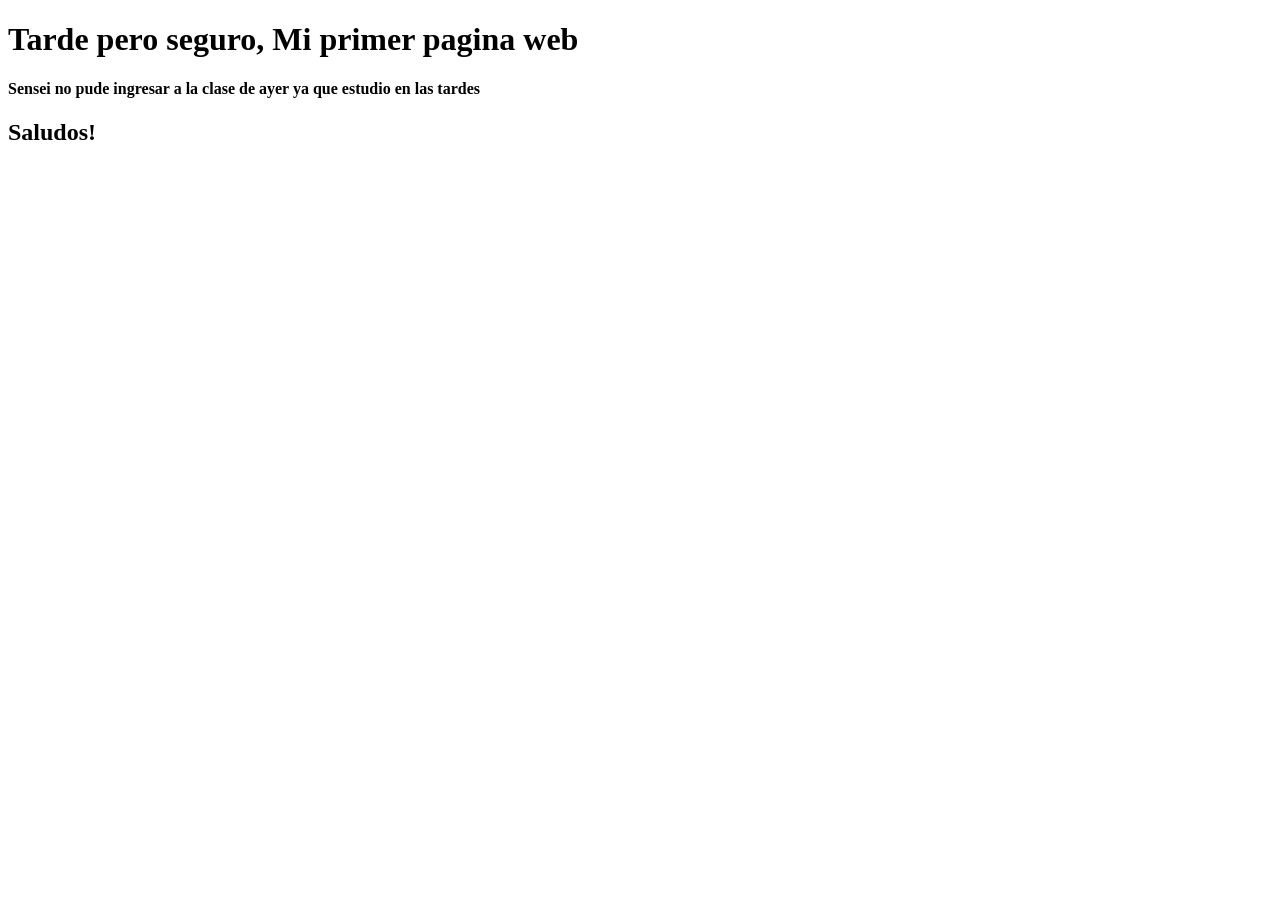
==== index.html @ 4f0597d7 "cuarto" ====
<!DOCTYPE html>
<html lang="es">
<head>
    <meta charset="UTF-8">
    <meta name="viewport" content="width=device-width, initial-scale=1.0">
    <title>RETO 1</title>
</head>
<body>
    <h1>Tarde pero seguro, Mi primer pagina web</h1>
    <h4>Sensei no pude ingresar a la clase de ayer ya que estudio en las tardes</h4>
    <h2>Saludos!</h2>
</body>
</html>
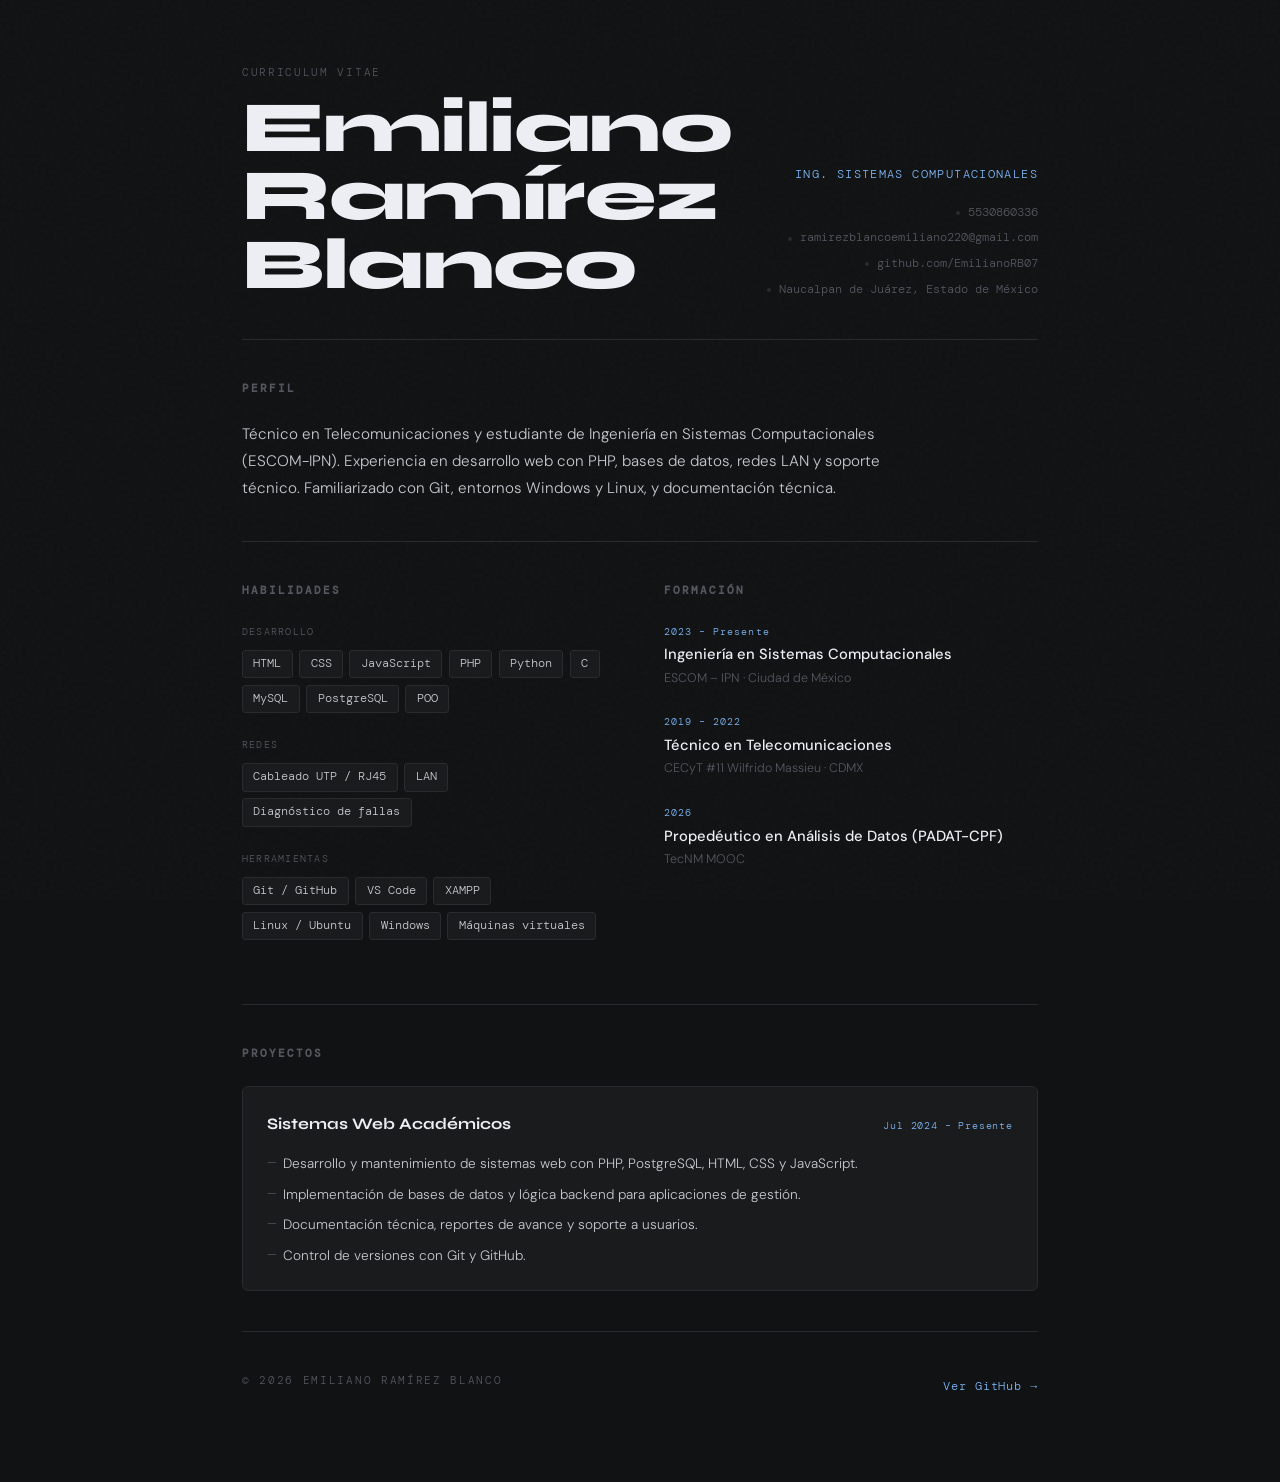
==== commit 370594c0: "listo" ====
--- a/index.html
+++ b/index.html
@@ -1,13 +1,147 @@
 <!DOCTYPE html>
 <html lang="es">
 <head>
-    <meta charset="UTF-8">
-    <meta name="viewport" content="width=device-width, initial-scale=1.0">
-    <title>RETO 1</title>
+  <meta charset="UTF-8" />
+  <meta name="viewport" content="width=device-width, initial-scale=1.0"/>
+  <title>Emiliano Ramírez Blanco – CV</title>
+  <link rel="stylesheet" href="style.css" />
+  <link href="https://fonts.googleapis.com/css2?family=DM+Mono:wght@400;500&family=Syne:wght@700;800&family=DM+Sans:wght@300;400;500&display=swap" rel="stylesheet"/>
 </head>
 <body>
-    <h1>Tarde pero seguro, Mi primer pagina web</h1>
-    <h4>Sensei no pude ingresar a la clase de ayer ya que estudio en las tardes</h4>
-    <h2>Saludos!</h2>
+  <div class="noise"></div>
+
+  <main class="container" id="cv">
+
+    <!-- HEADER -->
+    <header class="header reveal">
+      <div class="header-left">
+        <p class="label">Curriculum Vitae</p>
+        <h1 class="name">Emiliano<br>Ramírez<br>Blanco</h1>
+      </div>
+      <div class="header-right">
+        <p class="title-role">Ing. Sistemas Computacionales</p>
+        <div class="contacts">
+          <a href="tel:5530860336" class="contact-item">
+            <span class="dot"></span>5530860336
+          </a>
+          <a href="mailto:ramirezblancoemiliano220@gmail.com" class="contact-item">
+            <span class="dot"></span>ramirezblancoemiliano220@gmail.com
+          </a>
+          <a href="https://github.com/EmilianoRB07" target="_blank" class="contact-item">
+            <span class="dot"></span>github.com/EmilianoRB07
+          </a>
+          <span class="contact-item">
+            <span class="dot"></span>Naucalpan de Juárez, Estado de México
+          </span>
+        </div>
+      </div>
+    </header>
+
+    <div class="divider reveal"></div>
+
+    <!-- RESUMEN -->
+    <section class="section reveal">
+      <h2 class="section-title">Perfil</h2>
+      <p class="bio">Técnico en Telecomunicaciones y estudiante de Ingeniería en Sistemas Computacionales (ESCOM-IPN). Experiencia en desarrollo web con PHP, bases de datos, redes LAN y soporte técnico. Familiarizado con Git, entornos Windows y Linux, y documentación técnica.</p>
+    </section>
+
+    <div class="divider reveal"></div>
+
+    <!-- GRID: HABILIDADES + FORMACIÓN -->
+    <div class="two-col">
+
+      <section class="section reveal">
+        <h2 class="section-title">Habilidades</h2>
+
+        <div class="skill-group">
+          <p class="skill-label">Desarrollo</p>
+          <div class="tags">
+            <span class="tag">HTML</span>
+            <span class="tag">CSS</span>
+            <span class="tag">JavaScript</span>
+            <span class="tag">PHP</span>
+            <span class="tag">Python</span>
+            <span class="tag">C</span>
+            <span class="tag">MySQL</span>
+            <span class="tag">PostgreSQL</span>
+            <span class="tag">POO</span>
+          </div>
+        </div>
+
+        <div class="skill-group">
+          <p class="skill-label">Redes</p>
+          <div class="tags">
+            <span class="tag">Cableado UTP / RJ45</span>
+            <span class="tag">LAN</span>
+            <span class="tag">Diagnóstico de fallas</span>
+          </div>
+        </div>
+
+        <div class="skill-group">
+          <p class="skill-label">Herramientas</p>
+          <div class="tags">
+            <span class="tag">Git / GitHub</span>
+            <span class="tag">VS Code</span>
+            <span class="tag">XAMPP</span>
+            <span class="tag">Linux / Ubuntu</span>
+            <span class="tag">Windows</span>
+            <span class="tag">Máquinas virtuales</span>
+          </div>
+        </div>
+      </section>
+
+      <section class="section reveal">
+        <h2 class="section-title">Formación</h2>
+
+        <div class="edu-item">
+          <p class="edu-year">2023 – Presente</p>
+          <p class="edu-degree">Ingeniería en Sistemas Computacionales</p>
+          <p class="edu-school">ESCOM – IPN · Ciudad de México</p>
+        </div>
+
+        <div class="edu-item">
+          <p class="edu-year">2019 – 2022</p>
+          <p class="edu-degree">Técnico en Telecomunicaciones</p>
+          <p class="edu-school">CECyT #11 Wilfrido Massieu · CDMX</p>
+        </div>
+
+        <div class="edu-item">
+          <p class="edu-year">2026</p>
+          <p class="edu-degree">Propedéutico en Análisis de Datos (PADAT-CPF)</p>
+          <p class="edu-school">TecNM MOOC</p>
+        </div>
+      </section>
+
+    </div>
+
+    <div class="divider reveal"></div>
+
+    <!-- PROYECTOS -->
+    <section class="section reveal">
+      <h2 class="section-title">Proyectos</h2>
+      <div class="project-card">
+        <div class="project-header">
+          <span class="project-title">Sistemas Web Académicos</span>
+          <span class="project-date">Jul 2024 – Presente</span>
+        </div>
+        <ul class="project-list">
+          <li>Desarrollo y mantenimiento de sistemas web con PHP, PostgreSQL, HTML, CSS y JavaScript.</li>
+          <li>Implementación de bases de datos y lógica backend para aplicaciones de gestión.</li>
+          <li>Documentación técnica, reportes de avance y soporte a usuarios.</li>
+          <li>Control de versiones con Git y GitHub.</li>
+        </ul>
+      </div>
+    </section>
+
+    <div class="divider reveal"></div>
+
+    <footer class="footer reveal">
+      <span class="label">© 2026 Emiliano Ramírez Blanco</span>
+      <a href="https://github.com/EmilianoRB07" target="_blank" class="footer-link">Ver GitHub →</a>
+    </footer>
+
+  </main>
+
+  <script src="script.js"></script>
 </body>
 </html>
--- a/style.css
+++ b/style.css
@@ -0,0 +1,273 @@
+/* ===== RESET & BASE ===== */
+*, *::before, *::after { box-sizing: border-box; margin: 0; padding: 0; }
+
+:root {
+  --bg:       #111213;
+  --surface:  #1a1b1d;
+  --border:   #2a2b2e;
+  --muted:    #555760;
+  --text:     #c8cad0;
+  --bright:   #eceef3;
+  --accent:   #7eb8f7;
+  --font-display: 'Syne', sans-serif;
+  --font-body:    'DM Sans', sans-serif;
+  --font-mono:    'DM Mono', monospace;
+}
+
+html { font-size: 16px; scroll-behavior: smooth; }
+
+body {
+  background: var(--bg);
+  color: var(--text);
+  font-family: var(--font-body);
+  font-weight: 300;
+  line-height: 1.6;
+  min-height: 100vh;
+  overflow-x: hidden;
+}
+
+/* NOISE OVERLAY */
+.noise {
+  position: fixed;
+  inset: 0;
+  pointer-events: none;
+  z-index: 0;
+  opacity: .025;
+  background-image: url("data:image/svg+xml,%3Csvg viewBox='0 0 256 256' xmlns='http://www.w3.org/2000/svg'%3E%3Cfilter id='noise'%3E%3CfeTurbulence type='fractalNoise' baseFrequency='0.9' numOctaves='4' stitchTiles='stitch'/%3E%3C/filter%3E%3Crect width='100%25' height='100%25' filter='url(%23noise)'/%3E%3C/svg%3E");
+  background-repeat: repeat;
+}
+
+/* ===== LAYOUT ===== */
+.container {
+  position: relative;
+  z-index: 1;
+  max-width: 860px;
+  margin: 0 auto;
+  padding: 4rem 2rem 5rem;
+}
+
+/* ===== HEADER ===== */
+.header {
+  display: flex;
+  justify-content: space-between;
+  align-items: flex-end;
+  gap: 2rem;
+  flex-wrap: wrap;
+  padding-bottom: 2.5rem;
+}
+
+.label {
+  font-family: var(--font-mono);
+  font-size: .7rem;
+  letter-spacing: .15em;
+  text-transform: uppercase;
+  color: var(--muted);
+  margin-bottom: .75rem;
+}
+
+.name {
+  font-family: var(--font-display);
+  font-size: clamp(2.8rem, 6vw, 4.5rem);
+  font-weight: 800;
+  line-height: .95;
+  color: var(--bright);
+  letter-spacing: -.02em;
+}
+
+.header-right {
+  text-align: right;
+  max-width: 320px;
+}
+
+.title-role {
+  font-family: var(--font-mono);
+  font-size: .72rem;
+  letter-spacing: .12em;
+  text-transform: uppercase;
+  color: var(--accent);
+  margin-bottom: 1.2rem;
+}
+
+.contacts { display: flex; flex-direction: column; gap: .45rem; }
+
+.contact-item {
+  font-family: var(--font-mono);
+  font-size: .72rem;
+  color: var(--muted);
+  text-decoration: none;
+  display: flex;
+  align-items: center;
+  justify-content: flex-end;
+  gap: .5rem;
+  transition: color .2s;
+}
+.contact-item:hover { color: var(--text); }
+
+.dot {
+  width: 4px; height: 4px;
+  border-radius: 50%;
+  background: var(--border);
+  flex-shrink: 0;
+}
+
+/* ===== DIVIDER ===== */
+.divider {
+  height: 1px;
+  background: var(--border);
+  margin: 0;
+}
+
+/* ===== SECTION ===== */
+.section { padding: 2.5rem 0; }
+
+.section-title {
+  font-family: var(--font-mono);
+  font-size: .68rem;
+  letter-spacing: .18em;
+  text-transform: uppercase;
+  color: var(--muted);
+  margin-bottom: 1.5rem;
+}
+
+.bio {
+  font-size: .95rem;
+  color: var(--text);
+  max-width: 680px;
+  line-height: 1.75;
+}
+
+/* ===== TWO COL ===== */
+.two-col {
+  display: grid;
+  grid-template-columns: 1fr 1fr;
+  gap: 0 3rem;
+}
+.two-col .section { border: none; }
+
+/* ===== SKILLS ===== */
+.skill-group { margin-bottom: 1.5rem; }
+.skill-label {
+  font-family: var(--font-mono);
+  font-size: .65rem;
+  color: var(--muted);
+  letter-spacing: .12em;
+  text-transform: uppercase;
+  margin-bottom: .6rem;
+}
+.tags { display: flex; flex-wrap: wrap; gap: .4rem; }
+.tag {
+  background: var(--surface);
+  border: 1px solid var(--border);
+  color: var(--text);
+  font-size: .72rem;
+  padding: .25rem .65rem;
+  border-radius: 3px;
+  font-family: var(--font-mono);
+  transition: border-color .2s, color .2s;
+}
+.tag:hover { border-color: var(--accent); color: var(--accent); }
+
+/* ===== EDUCATION ===== */
+.edu-item { margin-bottom: 1.6rem; }
+.edu-year {
+  font-family: var(--font-mono);
+  font-size: .65rem;
+  color: var(--accent);
+  letter-spacing: .1em;
+  margin-bottom: .2rem;
+}
+.edu-degree {
+  font-size: .92rem;
+  color: var(--bright);
+  font-weight: 500;
+  margin-bottom: .1rem;
+}
+.edu-school {
+  font-size: .78rem;
+  color: var(--muted);
+}
+
+/* ===== PROJECT CARD ===== */
+.project-card {
+  background: var(--surface);
+  border: 1px solid var(--border);
+  border-radius: 6px;
+  padding: 1.5rem;
+}
+.project-header {
+  display: flex;
+  justify-content: space-between;
+  align-items: baseline;
+  gap: 1rem;
+  margin-bottom: 1rem;
+  flex-wrap: wrap;
+}
+.project-title {
+  font-family: var(--font-display);
+  font-size: 1rem;
+  font-weight: 700;
+  color: var(--bright);
+}
+.project-date {
+  font-family: var(--font-mono);
+  font-size: .65rem;
+  color: var(--accent);
+  letter-spacing: .08em;
+}
+.project-list {
+  list-style: none;
+  display: flex;
+  flex-direction: column;
+  gap: .55rem;
+}
+.project-list li {
+  font-size: .85rem;
+  color: var(--text);
+  padding-left: 1rem;
+  position: relative;
+}
+.project-list li::before {
+  content: '—';
+  position: absolute;
+  left: 0;
+  color: var(--muted);
+  font-size: .75rem;
+}
+
+/* ===== FOOTER ===== */
+.footer {
+  padding-top: 2.5rem;
+  display: flex;
+  justify-content: space-between;
+  align-items: center;
+}
+.footer-link {
+  font-family: var(--font-mono);
+  font-size: .72rem;
+  color: var(--accent);
+  text-decoration: none;
+  letter-spacing: .08em;
+  transition: opacity .2s;
+}
+.footer-link:hover { opacity: .7; }
+
+/* ===== REVEAL ANIMATION ===== */
+.reveal {
+  opacity: 0;
+  transform: translateY(18px);
+  transition: opacity .55s ease, transform .55s ease;
+}
+.reveal.visible {
+  opacity: 1;
+  transform: none;
+}
+
+/* ===== RESPONSIVE ===== */
+@media (max-width: 640px) {
+  .header { flex-direction: column; align-items: flex-start; }
+  .header-right { text-align: left; }
+  .contacts { align-items: flex-start; }
+  .contact-item { justify-content: flex-start; }
+  .two-col { grid-template-columns: 1fr; }
+  .project-header { flex-direction: column; }
+}
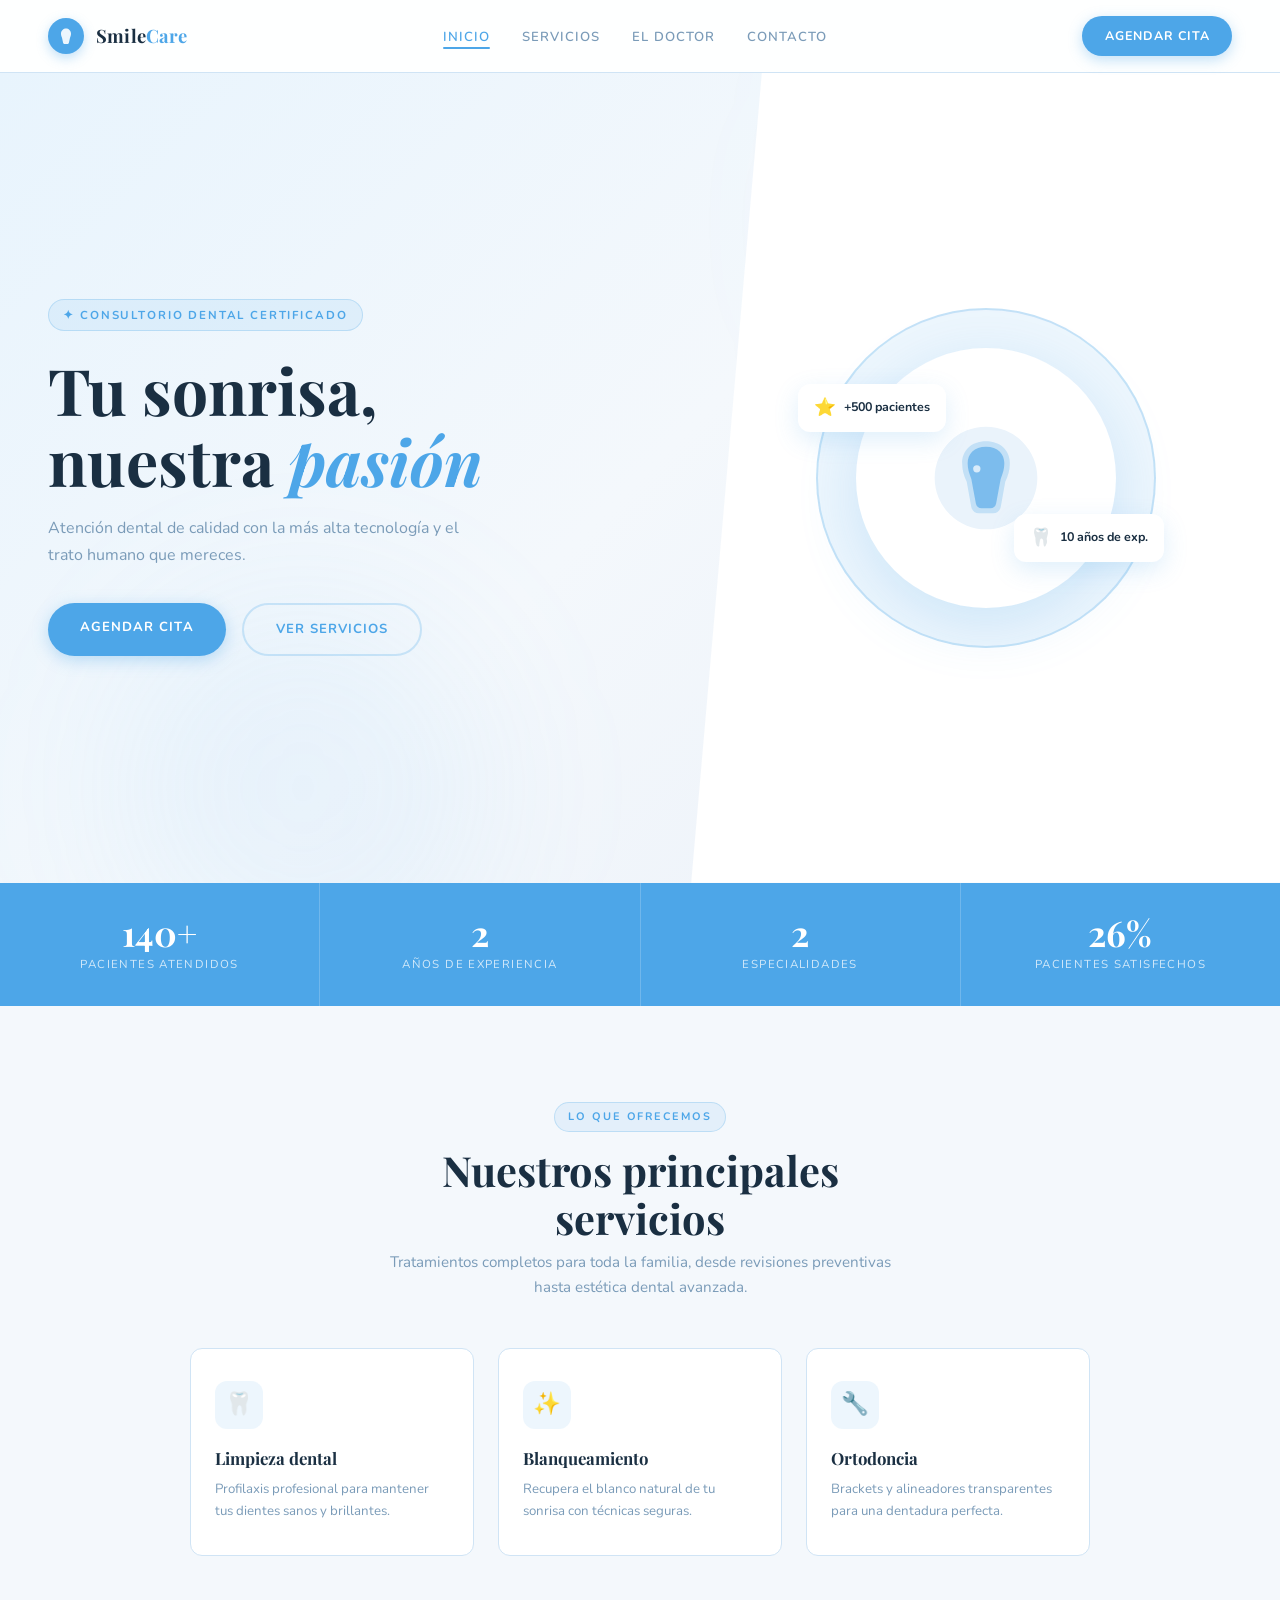
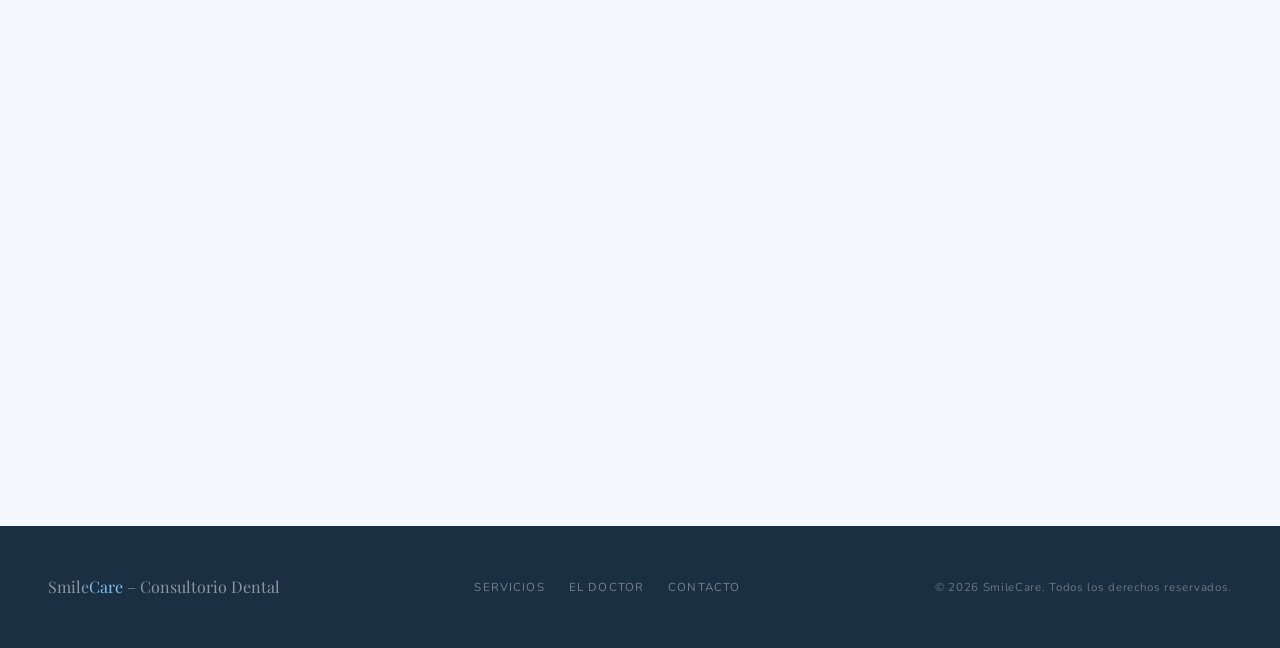
==== commit 2149e79d: "proyecto dentista" ====
--- a/index.html
+++ b/index.html
@@ -1,147 +1,132 @@
 <!DOCTYPE html>
 <html lang="es">
 <head>
-  <meta charset="UTF-8" />
+  <meta charset="UTF-8"/>
   <meta name="viewport" content="width=device-width, initial-scale=1.0"/>
-  <title>Emiliano Ramírez Blanco – CV</title>
-  <link rel="stylesheet" href="style.css" />
-  <link href="https://fonts.googleapis.com/css2?family=DM+Mono:wght@400;500&family=Syne:wght@700;800&family=DM+Sans:wght@300;400;500&display=swap" rel="stylesheet"/>
+  <title>SmileCare – Consultorio Dental</title>
+  <link rel="stylesheet" href="style.css"/>
+  <link href="https://fonts.googleapis.com/css2?family=Playfair+Display:ital,wght@0,700;1,400;1,700&family=Nunito:wght@300;400;600;700&display=swap" rel="stylesheet"/>
 </head>
 <body>
-  <div class="noise"></div>
 
-  <main class="container" id="cv">
+  <!-- NAV -->
+  <nav class="nav" id="mainNav">
+    <a href="index.html" class="nav-logo">
+      <div class="logo-mark">
+        <svg viewBox="0 0 24 24" fill="none" xmlns="http://www.w3.org/2000/svg">
+          <path d="M12 3C9 3 6 5.5 6 9c0 2 .5 3.5 1.2 5L8.5 20c.3 1 1 1.5 1.8 1.5h3.4c.8 0 1.5-.5 1.8-1.5l1.3-6C17.5 12.5 18 11 18 9c0-3.5-3-6-6-6z" fill="white" opacity=".9"/>
+        </svg>
+      </div>
+      <span class="nav-name">Smile<span>Care</span></span>
+    </a>
+    <ul class="nav-links" id="navLinks">
+      <li><a href="index.html" class="active">Inicio</a></li>
+      <li><a href="servicios.html">Servicios</a></li>
+      <li><a href="doctor.html">El Doctor</a></li>
+      <li><a href="contacto.html">Contacto</a></li>
+    </ul>
+    <a href="contacto.html" class="nav-cta">Agendar cita</a>
+    <button class="nav-toggle" id="navToggle" aria-label="Menú">&#9776;</button>
+  </nav>
 
-    <!-- HEADER -->
-    <header class="header reveal">
-      <div class="header-left">
-        <p class="label">Curriculum Vitae</p>
-        <h1 class="name">Emiliano<br>Ramírez<br>Blanco</h1>
+  <!-- HERO -->
+  <section class="hero">
+    <div class="hero-blob hero-blob-1"></div>
+    <div class="hero-blob hero-blob-2"></div>
+
+    <div class="hero-content reveal">
+      <span class="hero-tag">✦ Consultorio Dental Certificado</span>
+      <h1 class="hero-title">Tu sonrisa,<br>nuestra <em>pasión</em></h1>
+      <p class="hero-sub">Atención dental de calidad con la más alta tecnología y el trato humano que mereces.</p>
+      <div class="hero-btns">
+        <a href="contacto.html" class="btn-sky">Agendar cita</a>
+        <a href="servicios.html" class="btn-outline-sky">Ver servicios</a>
       </div>
-      <div class="header-right">
-        <p class="title-role">Ing. Sistemas Computacionales</p>
-        <div class="contacts">
-          <a href="tel:5530860336" class="contact-item">
-            <span class="dot"></span>5530860336
-          </a>
-          <a href="mailto:ramirezblancoemiliano220@gmail.com" class="contact-item">
-            <span class="dot"></span>ramirezblancoemiliano220@gmail.com
-          </a>
-          <a href="https://github.com/EmilianoRB07" target="_blank" class="contact-item">
-            <span class="dot"></span>github.com/EmilianoRB07
-          </a>
-          <span class="contact-item">
-            <span class="dot"></span>Naucalpan de Juárez, Estado de México
-          </span>
-        </div>
-      </div>
-    </header>
-
-    <div class="divider reveal"></div>
-
-    <!-- RESUMEN -->
-    <section class="section reveal">
-      <h2 class="section-title">Perfil</h2>
-      <p class="bio">Técnico en Telecomunicaciones y estudiante de Ingeniería en Sistemas Computacionales (ESCOM-IPN). Experiencia en desarrollo web con PHP, bases de datos, redes LAN y soporte técnico. Familiarizado con Git, entornos Windows y Linux, y documentación técnica.</p>
-    </section>
-
-    <div class="divider reveal"></div>
-
-    <!-- GRID: HABILIDADES + FORMACIÓN -->
-    <div class="two-col">
-
-      <section class="section reveal">
-        <h2 class="section-title">Habilidades</h2>
-
-        <div class="skill-group">
-          <p class="skill-label">Desarrollo</p>
-          <div class="tags">
-            <span class="tag">HTML</span>
-            <span class="tag">CSS</span>
-            <span class="tag">JavaScript</span>
-            <span class="tag">PHP</span>
-            <span class="tag">Python</span>
-            <span class="tag">C</span>
-            <span class="tag">MySQL</span>
-            <span class="tag">PostgreSQL</span>
-            <span class="tag">POO</span>
-          </div>
-        </div>
-
-        <div class="skill-group">
-          <p class="skill-label">Redes</p>
-          <div class="tags">
-            <span class="tag">Cableado UTP / RJ45</span>
-            <span class="tag">LAN</span>
-            <span class="tag">Diagnóstico de fallas</span>
-          </div>
-        </div>
-
-        <div class="skill-group">
-          <p class="skill-label">Herramientas</p>
-          <div class="tags">
-            <span class="tag">Git / GitHub</span>
-            <span class="tag">VS Code</span>
-            <span class="tag">XAMPP</span>
-            <span class="tag">Linux / Ubuntu</span>
-            <span class="tag">Windows</span>
-            <span class="tag">Máquinas virtuales</span>
-          </div>
-        </div>
-      </section>
-
-      <section class="section reveal">
-        <h2 class="section-title">Formación</h2>
-
-        <div class="edu-item">
-          <p class="edu-year">2023 – Presente</p>
-          <p class="edu-degree">Ingeniería en Sistemas Computacionales</p>
-          <p class="edu-school">ESCOM – IPN · Ciudad de México</p>
-        </div>
-
-        <div class="edu-item">
-          <p class="edu-year">2019 – 2022</p>
-          <p class="edu-degree">Técnico en Telecomunicaciones</p>
-          <p class="edu-school">CECyT #11 Wilfrido Massieu · CDMX</p>
-        </div>
-
-        <div class="edu-item">
-          <p class="edu-year">2026</p>
-          <p class="edu-degree">Propedéutico en Análisis de Datos (PADAT-CPF)</p>
-          <p class="edu-school">TecNM MOOC</p>
-        </div>
-      </section>
-
     </div>
 
-    <div class="divider reveal"></div>
+    <div class="hero-visual">
+      <div class="hero-circle">
+        <div class="hero-circle-inner">
+          <svg class="hero-tooth-icon" viewBox="0 0 120 120" fill="none" xmlns="http://www.w3.org/2000/svg">
+            <circle cx="60" cy="60" r="56" fill="#eaf3fb"/>
+            <path d="M60 20c-16 0-26 10-26 24 0 8 2 14 5 20l5 28c1.2 4.5 4.5 6.5 8 6.5h16c3.5 0 6.8-2 8-6.5l5-28c3-6 5-12 5-20 0-14-10-24-26-24z" fill="#4da6e8" opacity=".25"/>
+            <path d="M60 26c-13 0-20 8-20 18 0 6 1.5 11 4 17l5 27c.8 3 3 5 6 5h10c3 0 5.2-2 6-5l5-27c2.5-6 4-11 4-17 0-10-7-18-20-18z" fill="#4da6e8" opacity=".6"/>
+            <circle cx="50" cy="50" r="4" fill="white" opacity=".7"/>
+          </svg>
+        </div>
+        <div class="hero-badge badge-1"><span>⭐</span> +500 pacientes</div>
+        <div class="hero-badge badge-2"><span>🦷</span> 10 años de exp.</div>
+      </div>
+    </div>
+  </section>
 
-    <!-- PROYECTOS -->
-    <section class="section reveal">
-      <h2 class="section-title">Proyectos</h2>
-      <div class="project-card">
-        <div class="project-header">
-          <span class="project-title">Sistemas Web Académicos</span>
-          <span class="project-date">Jul 2024 – Presente</span>
-        </div>
-        <ul class="project-list">
-          <li>Desarrollo y mantenimiento de sistemas web con PHP, PostgreSQL, HTML, CSS y JavaScript.</li>
-          <li>Implementación de bases de datos y lógica backend para aplicaciones de gestión.</li>
-          <li>Documentación técnica, reportes de avance y soporte a usuarios.</li>
-          <li>Control de versiones con Git y GitHub.</li>
-        </ul>
+  <!-- STATS -->
+  <div class="stats-bar reveal">
+    <div class="stat-item">
+      <div class="stat-num">500+</div>
+      <div class="stat-label">Pacientes atendidos</div>
+    </div>
+    <div class="stat-item">
+      <div class="stat-num">10</div>
+      <div class="stat-label">Años de experiencia</div>
+    </div>
+    <div class="stat-item">
+      <div class="stat-num">8</div>
+      <div class="stat-label">Especialidades</div>
+    </div>
+    <div class="stat-item">
+      <div class="stat-num">98%</div>
+      <div class="stat-label">Pacientes satisfechos</div>
+    </div>
+  </div>
+
+  <!-- SERVICIOS PREVIEW -->
+  <section class="services-preview">
+    <div class="reveal">
+      <span class="section-tag">Lo que ofrecemos</span>
+      <h2 class="section-title">Nuestros principales<br>servicios</h2>
+      <p class="section-sub">Tratamientos completos para toda la familia, desde revisiones preventivas hasta estética dental avanzada.</p>
+    </div>
+    <div class="services-grid">
+      <div class="service-card reveal">
+        <div class="service-icon">🦷</div>
+        <h3>Limpieza dental</h3>
+        <p>Profilaxis profesional para mantener tus dientes sanos y brillantes.</p>
       </div>
-    </section>
+      <div class="service-card reveal">
+        <div class="service-icon">✨</div>
+        <h3>Blanqueamiento</h3>
+        <p>Recupera el blanco natural de tu sonrisa con técnicas seguras.</p>
+      </div>
+      <div class="service-card reveal">
+        <div class="service-icon">🔧</div>
+        <h3>Ortodoncia</h3>
+        <p>Brackets y alineadores transparentes para una dentadura perfecta.</p>
+      </div>
+    </div>
+    <div style="margin-top:2.5rem;">
+      <a href="servicios.html" class="btn-outline-sky reveal">Ver todos los servicios →</a>
+    </div>
+  </section>
 
-    <div class="divider reveal"></div>
+  <!-- BANNER CTA -->
+  <section style="background: linear-gradient(135deg,#4da6e8,#7ec3f5); padding:5rem 3rem; text-align:center;" class="reveal">
+    <p style="font-size:.72rem;letter-spacing:.2em;text-transform:uppercase;color:rgba(255,255,255,.75);margin-bottom:.8rem;">Primera consulta</p>
+    <h2 style="font-family:'Playfair Display',serif;font-size:clamp(1.8rem,4vw,3rem);color:white;margin-bottom:1.5rem;line-height:1.2;">¿Listo para mejorar<br>tu sonrisa?</h2>
+    <a href="contacto.html" style="display:inline-block;background:white;color:#4da6e8;font-family:'Nunito',sans-serif;font-size:.82rem;font-weight:700;letter-spacing:.08em;text-transform:uppercase;text-decoration:none;padding:.9rem 2.2rem;border-radius:50px;box-shadow:0 8px 24px rgba(0,0,0,.15);transition:transform .2s;" onmouseover="this.style.transform='translateY(-2px)'" onmouseout="this.style.transform=''">Agendar mi cita →</a>
+  </section>
 
-    <footer class="footer reveal">
-      <span class="label">© 2026 Emiliano Ramírez Blanco</span>
-      <a href="https://github.com/EmilianoRB07" target="_blank" class="footer-link">Ver GitHub →</a>
-    </footer>
-
-  </main>
+  <!-- FOOTER -->
+  <footer class="footer">
+    <div class="footer-brand">Smile<span>Care</span> – Consultorio Dental</div>
+    <div class="footer-links">
+      <a href="servicios.html">Servicios</a>
+      <a href="doctor.html">El Doctor</a>
+      <a href="contacto.html">Contacto</a>
+    </div>
+    <div class="footer-copy">© 2026 SmileCare. Todos los derechos reservados.</div>
+  </footer>
 
   <script src="script.js"></script>
 </body>
-</html>+</html>
--- a/style.css
+++ b/style.css
@@ -1,17 +1,21 @@
-/* ===== RESET & BASE ===== */
+/* ===== RESET & VARIABLES ===== */
 *, *::before, *::after { box-sizing: border-box; margin: 0; padding: 0; }
 
 :root {
-  --bg:       #111213;
-  --surface:  #1a1b1d;
-  --border:   #2a2b2e;
-  --muted:    #555760;
-  --text:     #c8cad0;
-  --bright:   #eceef3;
-  --accent:   #7eb8f7;
-  --font-display: 'Syne', sans-serif;
-  --font-body:    'DM Sans', sans-serif;
-  --font-mono:    'DM Mono', monospace;
+  --bg:         #f4f8fc;
+  --white:      #ffffff;
+  --surface:    #eaf3fb;
+  --border:     #d0e4f5;
+  --muted:      #7a9bb8;
+  --text:       #2d4a62;
+  --dark:       #1a2f42;
+  --sky:        #4da6e8;
+  --sky-light:  #7ec3f5;
+  --sky-dim:    rgba(77,166,232,.1);
+  --sky-border: rgba(77,166,232,.25);
+  --font-disp:  'Playfair Display', serif;
+  --font-body:  'Nunito', sans-serif;
+  --radius:     12px;
 }
 
 html { font-size: 16px; scroll-behavior: smooth; }
@@ -20,254 +24,611 @@
   background: var(--bg);
   color: var(--text);
   font-family: var(--font-body);
-  font-weight: 300;
-  line-height: 1.6;
-  min-height: 100vh;
+  font-weight: 400;
+  line-height: 1.65;
   overflow-x: hidden;
 }
 
-/* NOISE OVERLAY */
-.noise {
-  position: fixed;
-  inset: 0;
+/* ===== NAV ===== */
+.nav {
+  position: sticky; top: 0; z-index: 100;
+  display: flex; align-items: center; justify-content: space-between;
+  padding: 1rem 3rem;
+  background: rgba(255,255,255,.9);
+  backdrop-filter: blur(14px);
+  border-bottom: 1px solid var(--border);
+  transition: box-shadow .3s;
+}
+.nav.scrolled { box-shadow: 0 4px 24px rgba(77,166,232,.12); }
+
+.nav-logo {
+  display: flex; align-items: center; gap: .75rem;
+  text-decoration: none;
+}
+.logo-mark {
+  width: 36px; height: 36px;
+  background: var(--sky);
+  border-radius: 50%;
+  display: flex; align-items: center; justify-content: center;
+  flex-shrink: 0;
+  box-shadow: 0 4px 12px rgba(77,166,232,.35);
+}
+.logo-mark svg { width: 20px; height: 20px; }
+.nav-name {
+  font-family: var(--font-disp);
+  font-size: 1.15rem;
+  font-weight: 700;
+  color: var(--dark);
+  letter-spacing: .01em;
+}
+.nav-name span { color: var(--sky); }
+
+.nav-links { display: flex; gap: 2rem; list-style: none; }
+.nav-links a {
+  font-size: .82rem; font-weight: 600;
+  letter-spacing: .08em; text-transform: uppercase;
+  color: var(--muted); text-decoration: none;
+  transition: color .2s;
+  position: relative;
+}
+.nav-links a::after {
+  content: '';
+  position: absolute; bottom: -3px; left: 0;
+  width: 0; height: 2px;
+  background: var(--sky);
+  transition: width .25s;
+  border-radius: 2px;
+}
+.nav-links a:hover,
+.nav-links a.active { color: var(--sky); }
+.nav-links a:hover::after,
+.nav-links a.active::after { width: 100%; }
+
+.nav-cta {
+  background: var(--sky); color: #fff;
+  font-family: var(--font-body); font-size: .78rem;
+  font-weight: 700; letter-spacing: .08em;
+  text-transform: uppercase; text-decoration: none;
+  padding: .6rem 1.4rem;
+  border-radius: 50px;
+  transition: background .2s, transform .15s, box-shadow .2s;
+  box-shadow: 0 4px 14px rgba(77,166,232,.35);
+}
+.nav-cta:hover {
+  background: var(--sky-light);
+  transform: translateY(-2px);
+  box-shadow: 0 6px 20px rgba(77,166,232,.45);
+}
+
+.nav-toggle {
+  display: none; background: none; border: none;
+  color: var(--sky); font-size: 1.4rem; cursor: pointer;
+}
+
+/* ===== HERO ===== */
+.hero {
+  position: relative;
+  min-height: 90vh;
+  display: flex; align-items: center;
+  overflow: hidden;
+  background: linear-gradient(135deg, #e8f4fd 0%, #f4f8fc 50%, #eaf0f8 100%);
+}
+
+.hero-blob {
+  position: absolute;
+  border-radius: 50%;
+  filter: blur(80px);
   pointer-events: none;
-  z-index: 0;
-  opacity: .025;
-  background-image: url("data:image/svg+xml,%3Csvg viewBox='0 0 256 256' xmlns='http://www.w3.org/2000/svg'%3E%3Cfilter id='noise'%3E%3CfeTurbulence type='fractalNoise' baseFrequency='0.9' numOctaves='4' stitchTiles='stitch'/%3E%3C/filter%3E%3Crect width='100%25' height='100%25' filter='url(%23noise)'/%3E%3C/svg%3E");
-  background-repeat: repeat;
-}
-
-/* ===== LAYOUT ===== */
-.container {
+  animation: drift 8s ease-in-out infinite alternate;
+}
+.hero-blob-1 {
+  width: 500px; height: 500px;
+  background: rgba(77,166,232,.12);
+  top: -100px; right: -80px;
+}
+.hero-blob-2 {
+  width: 350px; height: 350px;
+  background: rgba(126,195,245,.1);
+  bottom: -80px; left: 10%;
+  animation-delay: 2s;
+}
+@keyframes drift {
+  from { transform: translate(0,0) scale(1); }
+  to   { transform: translate(20px,30px) scale(1.05); }
+}
+
+/* diagonal clip */
+.hero::after {
+  content: '';
+  position: absolute; right: 0; top: 0;
+  width: 46%; height: 100%;
+  background: white;
+  clip-path: polygon(12% 0, 100% 0, 100% 100%, 0% 100%);
+}
+
+.hero-content {
+  position: relative; z-index: 2;
+  padding: 5rem 3rem;
+  max-width: 560px;
+}
+.hero-tag {
+  display: inline-block;
+  background: var(--sky-dim);
+  border: 1px solid var(--sky-border);
+  color: var(--sky);
+  font-size: .72rem; font-weight: 700;
+  letter-spacing: .16em; text-transform: uppercase;
+  padding: .35rem .9rem;
+  border-radius: 50px;
+  margin-bottom: 1.5rem;
+}
+.hero-title {
+  font-family: var(--font-disp);
+  font-size: clamp(2.8rem, 5vw, 4.2rem);
+  font-weight: 700;
+  line-height: 1.1;
+  color: var(--dark);
+  margin-bottom: 1.2rem;
+}
+.hero-title em {
+  font-style: italic;
+  color: var(--sky);
+}
+.hero-sub {
+  font-size: 1rem; color: var(--muted);
+  margin-bottom: 2.2rem;
+  max-width: 420px;
+}
+.hero-btns { display: flex; gap: 1rem; flex-wrap: wrap; }
+
+.hero-visual {
+  position: absolute; right: 0; top: 0;
+  width: 46%; height: 100%;
+  z-index: 2;
+  display: flex; align-items: center; justify-content: center;
+}
+.hero-circle {
+  width: 340px; height: 340px;
+  border-radius: 50%;
+  background: var(--sky-dim);
+  border: 2px solid var(--sky-border);
+  display: flex; align-items: center; justify-content: center;
   position: relative;
-  z-index: 1;
-  max-width: 860px;
-  margin: 0 auto;
-  padding: 4rem 2rem 5rem;
-}
-
-/* ===== HEADER ===== */
-.header {
-  display: flex;
-  justify-content: space-between;
-  align-items: flex-end;
-  gap: 2rem;
-  flex-wrap: wrap;
-  padding-bottom: 2.5rem;
-}
-
-.label {
-  font-family: var(--font-mono);
-  font-size: .7rem;
-  letter-spacing: .15em;
-  text-transform: uppercase;
-  color: var(--muted);
-  margin-bottom: .75rem;
-}
-
-.name {
-  font-family: var(--font-display);
-  font-size: clamp(2.8rem, 6vw, 4.5rem);
-  font-weight: 800;
-  line-height: .95;
-  color: var(--bright);
-  letter-spacing: -.02em;
-}
-
-.header-right {
-  text-align: right;
-  max-width: 320px;
-}
-
-.title-role {
-  font-family: var(--font-mono);
-  font-size: .72rem;
-  letter-spacing: .12em;
-  text-transform: uppercase;
-  color: var(--accent);
-  margin-bottom: 1.2rem;
-}
-
-.contacts { display: flex; flex-direction: column; gap: .45rem; }
-
-.contact-item {
-  font-family: var(--font-mono);
-  font-size: .72rem;
-  color: var(--muted);
-  text-decoration: none;
-  display: flex;
-  align-items: center;
-  justify-content: flex-end;
-  gap: .5rem;
-  transition: color .2s;
-}
-.contact-item:hover { color: var(--text); }
-
-.dot {
-  width: 4px; height: 4px;
+}
+.hero-circle-inner {
+  width: 260px; height: 260px;
   border-radius: 50%;
-  background: var(--border);
-  flex-shrink: 0;
-}
-
-/* ===== DIVIDER ===== */
-.divider {
-  height: 1px;
-  background: var(--border);
-  margin: 0;
-}
-
-/* ===== SECTION ===== */
-.section { padding: 2.5rem 0; }
-
+  background: white;
+  box-shadow: 0 16px 60px rgba(77,166,232,.2);
+  display: flex; align-items: center; justify-content: center;
+}
+.hero-tooth-icon { width: 110px; height: 110px; }
+
+/* floating badges */
+.hero-badge {
+  position: absolute;
+  background: white;
+  border-radius: var(--radius);
+  padding: .6rem 1rem;
+  box-shadow: 0 8px 24px rgba(77,166,232,.18);
+  font-size: .78rem; font-weight: 700;
+  color: var(--dark);
+  display: flex; align-items: center; gap: .5rem;
+  white-space: nowrap;
+}
+.hero-badge span { color: var(--sky); font-size: 1.1rem; }
+.badge-1 { top: 22%; left: -20px; }
+.badge-2 { bottom: 25%; right: -10px; }
+
+/* ===== BUTTONS ===== */
+.btn-sky {
+  display: inline-block;
+  background: var(--sky); color: #fff;
+  font-family: var(--font-body); font-size: .82rem; font-weight: 700;
+  letter-spacing: .08em; text-transform: uppercase;
+  text-decoration: none; padding: .85rem 2rem;
+  border-radius: 50px; border: none; cursor: pointer;
+  transition: background .2s, transform .15s, box-shadow .2s;
+  box-shadow: 0 4px 16px rgba(77,166,232,.35);
+}
+.btn-sky:hover {
+  background: var(--sky-light);
+  transform: translateY(-2px);
+  box-shadow: 0 8px 24px rgba(77,166,232,.4);
+}
+
+.btn-outline-sky {
+  display: inline-block;
+  border: 2px solid var(--sky-border); color: var(--sky);
+  font-family: var(--font-body); font-size: .82rem; font-weight: 700;
+  letter-spacing: .08em; text-transform: uppercase;
+  text-decoration: none; padding: .85rem 2rem;
+  border-radius: 50px;
+  transition: border-color .2s, background .2s;
+}
+.btn-outline-sky:hover {
+  border-color: var(--sky);
+  background: var(--sky-dim);
+}
+
+/* ===== SECTION TITLE ===== */
+.section-tag {
+  display: inline-block;
+  background: var(--sky-dim); border: 1px solid var(--sky-border);
+  color: var(--sky);
+  font-size: .68rem; font-weight: 700; letter-spacing: .18em;
+  text-transform: uppercase; padding: .3rem .8rem;
+  border-radius: 50px; margin-bottom: .9rem;
+}
 .section-title {
-  font-family: var(--font-mono);
-  font-size: .68rem;
-  letter-spacing: .18em;
-  text-transform: uppercase;
-  color: var(--muted);
-  margin-bottom: 1.5rem;
-}
-
-.bio {
-  font-size: .95rem;
-  color: var(--text);
-  max-width: 680px;
-  line-height: 1.75;
-}
-
-/* ===== TWO COL ===== */
-.two-col {
+  font-family: var(--font-disp);
+  font-size: clamp(1.8rem, 3.5vw, 2.6rem);
+  color: var(--dark); line-height: 1.15;
+  margin-bottom: 1rem;
+}
+.section-sub { font-size: .95rem; color: var(--muted); max-width: 540px; }
+
+/* ===== STATS BAR ===== */
+.stats-bar {
+  background: var(--sky);
+  display: flex; justify-content: center;
+  gap: 0; flex-wrap: wrap;
+}
+.stat-item {
+  padding: 2rem 3.5rem;
+  text-align: center;
+  border-right: 1px solid rgba(255,255,255,.2);
+  flex: 1; min-width: 160px;
+}
+.stat-item:last-child { border-right: none; }
+.stat-num {
+  font-family: var(--font-disp);
+  font-size: 2.2rem; font-weight: 700;
+  color: white; line-height: 1;
+}
+.stat-label {
+  font-size: .72rem; letter-spacing: .12em;
+  text-transform: uppercase; color: rgba(255,255,255,.75);
+  margin-top: .3rem;
+}
+
+/* ===== SERVICES GRID (index preview) ===== */
+.services-preview {
+  padding: 6rem 3rem;
+  text-align: center;
+}
+.services-preview .section-title { margin-bottom: .5rem; }
+.services-preview .section-sub { margin: 0 auto 3rem; }
+
+.services-grid {
   display: grid;
-  grid-template-columns: 1fr 1fr;
-  gap: 0 3rem;
-}
-.two-col .section { border: none; }
-
-/* ===== SKILLS ===== */
-.skill-group { margin-bottom: 1.5rem; }
-.skill-label {
-  font-family: var(--font-mono);
-  font-size: .65rem;
-  color: var(--muted);
-  letter-spacing: .12em;
-  text-transform: uppercase;
-  margin-bottom: .6rem;
-}
-.tags { display: flex; flex-wrap: wrap; gap: .4rem; }
-.tag {
+  grid-template-columns: repeat(3, 1fr);
+  gap: 1.5rem;
+  max-width: 900px; margin: 0 auto;
+}
+.service-card {
+  background: var(--white);
+  border: 1px solid var(--border);
+  border-radius: var(--radius);
+  padding: 2rem 1.5rem;
+  text-align: left;
+  transition: transform .25s, box-shadow .25s, border-color .25s;
+  cursor: default;
+}
+.service-card:hover {
+  transform: translateY(-4px);
+  box-shadow: 0 12px 40px rgba(77,166,232,.15);
+  border-color: var(--sky-border);
+}
+.service-icon {
+  width: 48px; height: 48px;
+  background: var(--sky-dim);
+  border-radius: 12px;
+  display: flex; align-items: center; justify-content: center;
+  font-size: 1.4rem; margin-bottom: 1rem;
+}
+.service-card h3 {
+  font-family: var(--font-disp);
+  font-size: 1.05rem; color: var(--dark);
+  margin-bottom: .4rem;
+}
+.service-card p { font-size: .83rem; color: var(--muted); }
+
+/* ===== PAGE HEADER (inner pages) ===== */
+.page-header {
+  background: linear-gradient(135deg, #e0f0fc 0%, #f0f7fd 100%);
+  padding: 5rem 3rem 4rem;
+  border-bottom: 1px solid var(--border);
+  position: relative; overflow: hidden;
+}
+.page-header::before {
+  content: '';
+  position: absolute; right: -60px; top: -60px;
+  width: 300px; height: 300px;
+  background: rgba(77,166,232,.08);
+  border-radius: 50%;
+}
+.page-header .section-tag { margin-bottom: .8rem; }
+
+/* ===== SERVICIOS PAGE ===== */
+.services-full {
+  padding: 4rem 3rem;
+  max-width: 1100px; margin: 0 auto;
+}
+.services-full-grid {
+  display: grid;
+  grid-template-columns: repeat(2, 1fr);
+  gap: 1.5rem;
+}
+.service-full-card {
+  background: var(--white);
+  border: 1px solid var(--border);
+  border-radius: var(--radius);
+  padding: 2rem;
+  display: flex; gap: 1.2rem;
+  transition: transform .25s, box-shadow .25s;
+}
+.service-full-card:hover {
+  transform: translateY(-3px);
+  box-shadow: 0 10px 32px rgba(77,166,232,.13);
+}
+.sfc-icon {
+  width: 52px; height: 52px; flex-shrink: 0;
+  background: var(--sky-dim);
+  border-radius: 14px;
+  display: flex; align-items: center; justify-content: center;
+  font-size: 1.5rem;
+}
+.sfc-body h3 {
+  font-family: var(--font-disp);
+  font-size: 1.1rem; color: var(--dark);
+  margin-bottom: .35rem;
+}
+.sfc-body p { font-size: .85rem; color: var(--muted); line-height: 1.6; }
+
+/* ===== DOCTOR PAGE ===== */
+.doctor-section {
+  padding: 4rem 3rem;
+  max-width: 900px; margin: 0 auto;
+  display: grid; grid-template-columns: 1fr 2fr;
+  gap: 3rem; align-items: start;
+}
+.doctor-photo {
   background: var(--surface);
   border: 1px solid var(--border);
+  border-radius: 20px;
+  aspect-ratio: 3/4;
+  display: flex; align-items: center; justify-content: center;
+  overflow: hidden;
+}
+.doctor-photo-placeholder {
+  display: flex; flex-direction: column;
+  align-items: center; gap: .8rem;
+  color: var(--muted); font-size: .82rem; text-align: center;
+  padding: 1.5rem;
+}
+.doctor-photo-placeholder svg { opacity: .4; }
+.doctor-info h2 {
+  font-family: var(--font-disp);
+  font-size: 2rem; color: var(--dark);
+  margin-bottom: .3rem;
+}
+.doctor-specialty {
+  font-size: .8rem; font-weight: 700;
+  letter-spacing: .12em; text-transform: uppercase;
+  color: var(--sky); margin-bottom: 1.5rem;
+}
+.doctor-bio { font-size: .93rem; color: var(--muted); margin-bottom: 2rem; line-height: 1.75; }
+.credentials { display: flex; flex-direction: column; gap: .8rem; }
+.cred-item {
+  display: flex; gap: .8rem; align-items: flex-start;
+  background: var(--white);
+  border: 1px solid var(--border);
+  border-radius: var(--radius);
+  padding: .9rem 1.1rem;
+}
+.cred-icon { font-size: 1.1rem; flex-shrink: 0; }
+.cred-text { font-size: .83rem; color: var(--text); }
+.cred-text strong { color: var(--dark); display: block; }
+
+/* ===== HORARIO ===== */
+.schedule-section {
+  padding: 4rem 3rem;
+  background: var(--white);
+  border-top: 1px solid var(--border);
+  border-bottom: 1px solid var(--border);
+}
+.schedule-inner {
+  max-width: 640px; margin: 0 auto; text-align: center;
+}
+.schedule-grid {
+  display: grid; grid-template-columns: 1fr 1fr;
+  gap: 1px; background: var(--border);
+  border: 1px solid var(--border);
+  border-radius: var(--radius);
+  overflow: hidden;
+  margin-top: 2.5rem;
+}
+.schedule-row {
+  display: contents;
+}
+.schedule-day, .schedule-time {
+  background: var(--white);
+  padding: .85rem 1.5rem;
+  font-size: .88rem;
+}
+.schedule-day { color: var(--dark); font-weight: 600; text-align: left; }
+.schedule-time { color: var(--muted); text-align: right; }
+.schedule-row.header .schedule-day,
+.schedule-row.header .schedule-time {
+  background: var(--sky);
+  color: white; font-weight: 700;
+  font-size: .72rem; letter-spacing: .1em;
+  text-transform: uppercase;
+}
+.schedule-row.closed .schedule-day { color: var(--muted); }
+.schedule-row.closed .schedule-time { color: #e8b4b4; }
+
+/* ===== CONTACTO PAGE ===== */
+.contact-section {
+  padding: 4rem 3rem;
+  max-width: 1000px; margin: 0 auto;
+  display: grid; grid-template-columns: 1fr 1.2fr;
+  gap: 3rem; align-items: start;
+}
+.contact-info h2 {
+  font-family: var(--font-disp);
+  font-size: 1.6rem; color: var(--dark); margin-bottom: 1.8rem;
+}
+.info-item {
+  display: flex; gap: 1rem; align-items: flex-start;
+  margin-bottom: 1.6rem;
+}
+.info-icon-wrap {
+  width: 42px; height: 42px; flex-shrink: 0;
+  background: var(--sky-dim);
+  border: 1px solid var(--sky-border);
+  border-radius: 10px;
+  display: flex; align-items: center; justify-content: center;
+  font-size: 1.1rem;
+}
+.info-label {
+  font-size: .65rem; font-weight: 700;
+  letter-spacing: .12em; text-transform: uppercase;
+  color: var(--muted); margin-bottom: .2rem;
+}
+.info-value { font-size: .9rem; color: var(--text); }
+.info-link { color: var(--sky); text-decoration: none; transition: opacity .2s; }
+.info-link:hover { opacity: .7; }
+
+.contact-form-wrap {
+  background: var(--white);
+  border: 1px solid var(--border);
+  border-radius: 20px;
+  padding: 2.5rem;
+  box-shadow: 0 8px 40px rgba(77,166,232,.08);
+}
+.contact-form-wrap h3 {
+  font-family: var(--font-disp);
+  font-size: 1.3rem; color: var(--dark);
+  margin-bottom: 1.8rem;
+}
+.contact-form { display: flex; flex-direction: column; gap: 1.1rem; }
+.form-row-2 { display: grid; grid-template-columns: 1fr 1fr; gap: 1.1rem; }
+.form-group { display: flex; flex-direction: column; gap: .4rem; }
+label {
+  font-size: .68rem; font-weight: 700;
+  letter-spacing: .1em; text-transform: uppercase;
+  color: var(--muted);
+}
+input, select, textarea {
+  background: var(--bg);
+  border: 1.5px solid var(--border);
   color: var(--text);
-  font-size: .72rem;
-  padding: .25rem .65rem;
-  border-radius: 3px;
-  font-family: var(--font-mono);
-  transition: border-color .2s, color .2s;
-}
-.tag:hover { border-color: var(--accent); color: var(--accent); }
-
-/* ===== EDUCATION ===== */
-.edu-item { margin-bottom: 1.6rem; }
-.edu-year {
-  font-family: var(--font-mono);
-  font-size: .65rem;
-  color: var(--accent);
-  letter-spacing: .1em;
-  margin-bottom: .2rem;
-}
-.edu-degree {
-  font-size: .92rem;
-  color: var(--bright);
-  font-weight: 500;
-  margin-bottom: .1rem;
-}
-.edu-school {
-  font-size: .78rem;
-  color: var(--muted);
-}
-
-/* ===== PROJECT CARD ===== */
-.project-card {
+  font-family: var(--font-body);
+  font-size: .9rem;
+  padding: .75rem 1rem;
+  border-radius: 8px;
+  outline: none;
+  transition: border-color .2s, box-shadow .2s;
+  resize: vertical;
+}
+input:focus, select:focus, textarea:focus {
+  border-color: var(--sky);
+  box-shadow: 0 0 0 3px rgba(77,166,232,.12);
+}
+input::placeholder, textarea::placeholder { color: var(--muted); }
+
+.form-success {
+  display: none; color: var(--sky);
+  font-size: .82rem; font-weight: 600;
+  text-align: center; padding: .5rem;
+}
+.form-success.show { display: block; }
+
+/* ===== MAP PLACEHOLDER ===== */
+.map-section {
   background: var(--surface);
-  border: 1px solid var(--border);
-  border-radius: 6px;
-  padding: 1.5rem;
-}
-.project-header {
-  display: flex;
-  justify-content: space-between;
-  align-items: baseline;
-  gap: 1rem;
-  margin-bottom: 1rem;
-  flex-wrap: wrap;
-}
-.project-title {
-  font-family: var(--font-display);
-  font-size: 1rem;
-  font-weight: 700;
-  color: var(--bright);
-}
-.project-date {
-  font-family: var(--font-mono);
-  font-size: .65rem;
-  color: var(--accent);
-  letter-spacing: .08em;
-}
-.project-list {
-  list-style: none;
-  display: flex;
-  flex-direction: column;
-  gap: .55rem;
-}
-.project-list li {
-  font-size: .85rem;
-  color: var(--text);
-  padding-left: 1rem;
-  position: relative;
-}
-.project-list li::before {
-  content: '—';
-  position: absolute;
-  left: 0;
-  color: var(--muted);
-  font-size: .75rem;
-}
+  border-top: 1px solid var(--border);
+  padding: 3rem;
+  display: flex; align-items: center; justify-content: center;
+}
+.map-box {
+  width: 100%; max-width: 900px;
+  height: 260px;
+  background: var(--white);
+  border: 1.5px dashed var(--sky-border);
+  border-radius: 16px;
+  display: flex; flex-direction: column;
+  align-items: center; justify-content: center;
+  gap: .7rem;
+  color: var(--muted); font-size: .85rem; text-align: center;
+}
+.map-box svg { opacity: .4; }
 
 /* ===== FOOTER ===== */
 .footer {
-  padding-top: 2.5rem;
-  display: flex;
-  justify-content: space-between;
-  align-items: center;
-}
-.footer-link {
-  font-family: var(--font-mono);
-  font-size: .72rem;
-  color: var(--accent);
-  text-decoration: none;
-  letter-spacing: .08em;
-  transition: opacity .2s;
-}
-.footer-link:hover { opacity: .7; }
-
-/* ===== REVEAL ANIMATION ===== */
-.reveal {
-  opacity: 0;
-  transform: translateY(18px);
-  transition: opacity .55s ease, transform .55s ease;
-}
-.reveal.visible {
-  opacity: 1;
-  transform: none;
-}
+  background: var(--dark);
+  padding: 3rem;
+  display: flex; align-items: center; justify-content: space-between;
+  flex-wrap: wrap; gap: 1rem;
+}
+.footer-brand {
+  font-family: var(--font-disp);
+  font-size: 1rem; color: rgba(255,255,255,.5);
+}
+.footer-brand span { color: var(--sky-light); }
+.footer-copy { font-size: .72rem; color: rgba(255,255,255,.35); letter-spacing: .06em; }
+.footer-links { display: flex; gap: 1.5rem; }
+.footer-links a {
+  font-size: .72rem; letter-spacing: .1em;
+  text-transform: uppercase;
+  color: rgba(255,255,255,.4); text-decoration: none;
+  transition: color .2s;
+}
+.footer-links a:hover { color: var(--sky-light); }
+
+/* ===== REVEAL ===== */
+.reveal { opacity: 0; transform: translateY(22px); transition: opacity .6s ease, transform .6s ease; }
+.reveal.visible { opacity: 1; transform: none; }
 
 /* ===== RESPONSIVE ===== */
-@media (max-width: 640px) {
-  .header { flex-direction: column; align-items: flex-start; }
-  .header-right { text-align: left; }
-  .contacts { align-items: flex-start; }
-  .contact-item { justify-content: flex-start; }
-  .two-col { grid-template-columns: 1fr; }
-  .project-header { flex-direction: column; }
-}
+@media (max-width: 900px) {
+  .nav { padding: 1rem 1.5rem; }
+  .nav-links, .nav-cta { display: none; }
+  .nav-links {
+    flex-direction: column; gap: 1.2rem;
+    position: absolute; top: 100%; left: 0; right: 0;
+    background: white;
+    padding: 1.5rem 2rem;
+    border-bottom: 1px solid var(--border);
+    box-shadow: 0 8px 24px rgba(0,0,0,.08);
+  }
+  .nav-links.open { display: flex; }
+  .nav-toggle { display: block; }
+
+  .hero::after { display: none; }
+  .hero-visual { display: none; }
+  .hero-content { max-width: 100%; padding: 4rem 1.5rem; }
+
+  .stats-bar { flex-direction: column; }
+  .stat-item { border-right: none; border-bottom: 1px solid rgba(255,255,255,.2); }
+
+  .services-grid { grid-template-columns: 1fr 1fr; }
+  .services-full-grid { grid-template-columns: 1fr; }
+  .doctor-section { grid-template-columns: 1fr; }
+  .doctor-photo { aspect-ratio: 1/1; max-width: 280px; }
+  .contact-section { grid-template-columns: 1fr; }
+  .schedule-section { padding: 3rem 1.5rem; }
+  .services-preview, .services-full { padding: 4rem 1.5rem; }
+  .page-header { padding: 3.5rem 1.5rem 3rem; }
+}
+
+@media (max-width: 560px) {
+  .services-grid { grid-template-columns: 1fr; }
+  .form-row-2 { grid-template-columns: 1fr; }
+  .footer { flex-direction: column; text-align: center; }
+  .footer-links { justify-content: center; }
+  .hero-btns { flex-direction: column; align-items: flex-start; }
+  .contact-section { padding: 3rem 1.5rem; }
+}
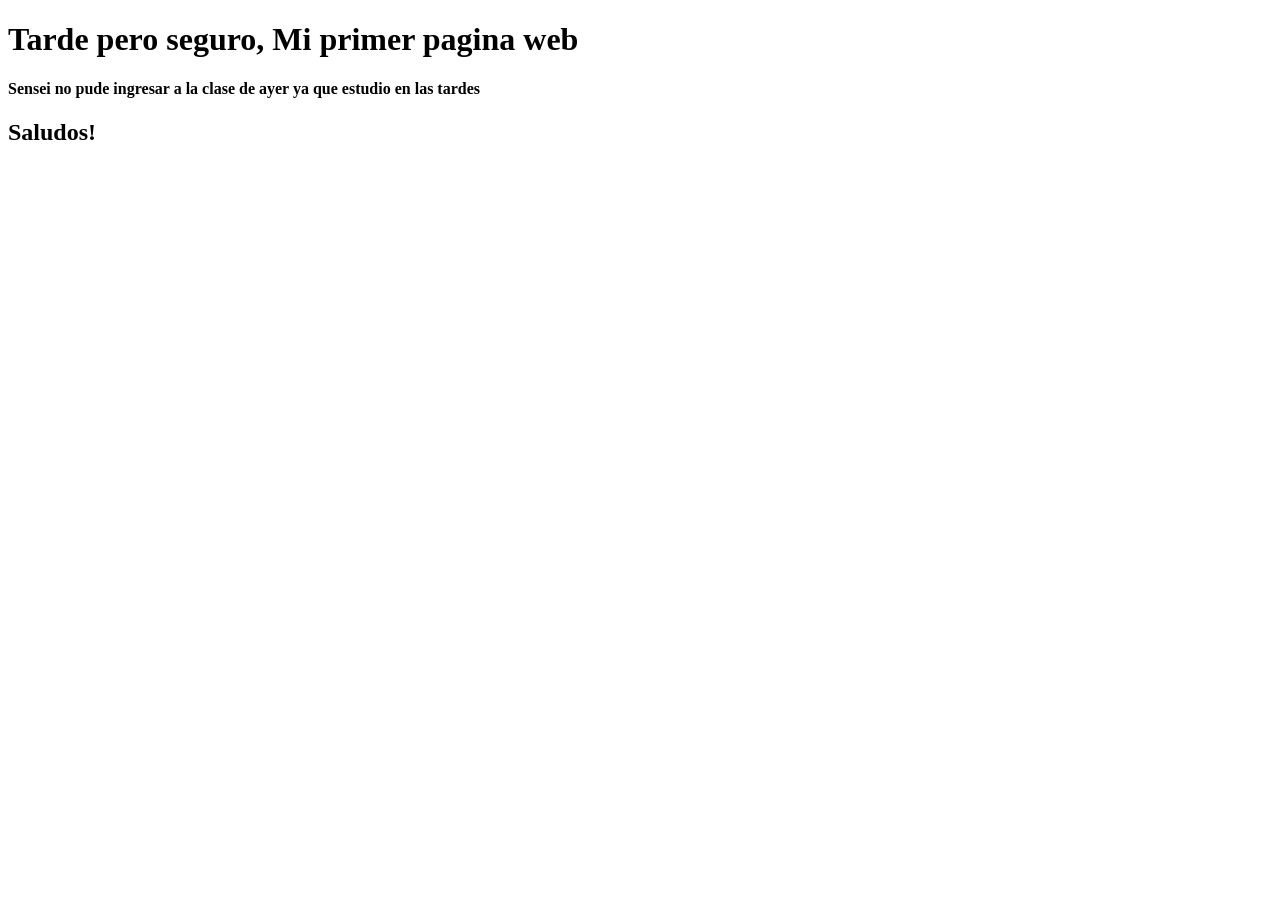
==== commit 085283ee: "Merge branch 'main' of https://github.com/EmilianoRB07/Curso-DEV.f" ====
--- a/index.html
+++ b/index.html
@@ -1,132 +1,13 @@
 <!DOCTYPE html>
 <html lang="es">
 <head>
-  <meta charset="UTF-8"/>
-  <meta name="viewport" content="width=device-width, initial-scale=1.0"/>
-  <title>SmileCare – Consultorio Dental</title>
-  <link rel="stylesheet" href="style.css"/>
-  <link href="https://fonts.googleapis.com/css2?family=Playfair+Display:ital,wght@0,700;1,400;1,700&family=Nunito:wght@300;400;600;700&display=swap" rel="stylesheet"/>
+    <meta charset="UTF-8">
+    <meta name="viewport" content="width=device-width, initial-scale=1.0">
+    <title>RETO 1</title>
 </head>
 <body>
-
-  <!-- NAV -->
-  <nav class="nav" id="mainNav">
-    <a href="index.html" class="nav-logo">
-      <div class="logo-mark">
-        <svg viewBox="0 0 24 24" fill="none" xmlns="http://www.w3.org/2000/svg">
-          <path d="M12 3C9 3 6 5.5 6 9c0 2 .5 3.5 1.2 5L8.5 20c.3 1 1 1.5 1.8 1.5h3.4c.8 0 1.5-.5 1.8-1.5l1.3-6C17.5 12.5 18 11 18 9c0-3.5-3-6-6-6z" fill="white" opacity=".9"/>
-        </svg>
-      </div>
-      <span class="nav-name">Smile<span>Care</span></span>
-    </a>
-    <ul class="nav-links" id="navLinks">
-      <li><a href="index.html" class="active">Inicio</a></li>
-      <li><a href="servicios.html">Servicios</a></li>
-      <li><a href="doctor.html">El Doctor</a></li>
-      <li><a href="contacto.html">Contacto</a></li>
-    </ul>
-    <a href="contacto.html" class="nav-cta">Agendar cita</a>
-    <button class="nav-toggle" id="navToggle" aria-label="Menú">&#9776;</button>
-  </nav>
-
-  <!-- HERO -->
-  <section class="hero">
-    <div class="hero-blob hero-blob-1"></div>
-    <div class="hero-blob hero-blob-2"></div>
-
-    <div class="hero-content reveal">
-      <span class="hero-tag">✦ Consultorio Dental Certificado</span>
-      <h1 class="hero-title">Tu sonrisa,<br>nuestra <em>pasión</em></h1>
-      <p class="hero-sub">Atención dental de calidad con la más alta tecnología y el trato humano que mereces.</p>
-      <div class="hero-btns">
-        <a href="contacto.html" class="btn-sky">Agendar cita</a>
-        <a href="servicios.html" class="btn-outline-sky">Ver servicios</a>
-      </div>
-    </div>
-
-    <div class="hero-visual">
-      <div class="hero-circle">
-        <div class="hero-circle-inner">
-          <svg class="hero-tooth-icon" viewBox="0 0 120 120" fill="none" xmlns="http://www.w3.org/2000/svg">
-            <circle cx="60" cy="60" r="56" fill="#eaf3fb"/>
-            <path d="M60 20c-16 0-26 10-26 24 0 8 2 14 5 20l5 28c1.2 4.5 4.5 6.5 8 6.5h16c3.5 0 6.8-2 8-6.5l5-28c3-6 5-12 5-20 0-14-10-24-26-24z" fill="#4da6e8" opacity=".25"/>
-            <path d="M60 26c-13 0-20 8-20 18 0 6 1.5 11 4 17l5 27c.8 3 3 5 6 5h10c3 0 5.2-2 6-5l5-27c2.5-6 4-11 4-17 0-10-7-18-20-18z" fill="#4da6e8" opacity=".6"/>
-            <circle cx="50" cy="50" r="4" fill="white" opacity=".7"/>
-          </svg>
-        </div>
-        <div class="hero-badge badge-1"><span>⭐</span> +500 pacientes</div>
-        <div class="hero-badge badge-2"><span>🦷</span> 10 años de exp.</div>
-      </div>
-    </div>
-  </section>
-
-  <!-- STATS -->
-  <div class="stats-bar reveal">
-    <div class="stat-item">
-      <div class="stat-num">500+</div>
-      <div class="stat-label">Pacientes atendidos</div>
-    </div>
-    <div class="stat-item">
-      <div class="stat-num">10</div>
-      <div class="stat-label">Años de experiencia</div>
-    </div>
-    <div class="stat-item">
-      <div class="stat-num">8</div>
-      <div class="stat-label">Especialidades</div>
-    </div>
-    <div class="stat-item">
-      <div class="stat-num">98%</div>
-      <div class="stat-label">Pacientes satisfechos</div>
-    </div>
-  </div>
-
-  <!-- SERVICIOS PREVIEW -->
-  <section class="services-preview">
-    <div class="reveal">
-      <span class="section-tag">Lo que ofrecemos</span>
-      <h2 class="section-title">Nuestros principales<br>servicios</h2>
-      <p class="section-sub">Tratamientos completos para toda la familia, desde revisiones preventivas hasta estética dental avanzada.</p>
-    </div>
-    <div class="services-grid">
-      <div class="service-card reveal">
-        <div class="service-icon">🦷</div>
-        <h3>Limpieza dental</h3>
-        <p>Profilaxis profesional para mantener tus dientes sanos y brillantes.</p>
-      </div>
-      <div class="service-card reveal">
-        <div class="service-icon">✨</div>
-        <h3>Blanqueamiento</h3>
-        <p>Recupera el blanco natural de tu sonrisa con técnicas seguras.</p>
-      </div>
-      <div class="service-card reveal">
-        <div class="service-icon">🔧</div>
-        <h3>Ortodoncia</h3>
-        <p>Brackets y alineadores transparentes para una dentadura perfecta.</p>
-      </div>
-    </div>
-    <div style="margin-top:2.5rem;">
-      <a href="servicios.html" class="btn-outline-sky reveal">Ver todos los servicios →</a>
-    </div>
-  </section>
-
-  <!-- BANNER CTA -->
-  <section style="background: linear-gradient(135deg,#4da6e8,#7ec3f5); padding:5rem 3rem; text-align:center;" class="reveal">
-    <p style="font-size:.72rem;letter-spacing:.2em;text-transform:uppercase;color:rgba(255,255,255,.75);margin-bottom:.8rem;">Primera consulta</p>
-    <h2 style="font-family:'Playfair Display',serif;font-size:clamp(1.8rem,4vw,3rem);color:white;margin-bottom:1.5rem;line-height:1.2;">¿Listo para mejorar<br>tu sonrisa?</h2>
-    <a href="contacto.html" style="display:inline-block;background:white;color:#4da6e8;font-family:'Nunito',sans-serif;font-size:.82rem;font-weight:700;letter-spacing:.08em;text-transform:uppercase;text-decoration:none;padding:.9rem 2.2rem;border-radius:50px;box-shadow:0 8px 24px rgba(0,0,0,.15);transition:transform .2s;" onmouseover="this.style.transform='translateY(-2px)'" onmouseout="this.style.transform=''">Agendar mi cita →</a>
-  </section>
-
-  <!-- FOOTER -->
-  <footer class="footer">
-    <div class="footer-brand">Smile<span>Care</span> – Consultorio Dental</div>
-    <div class="footer-links">
-      <a href="servicios.html">Servicios</a>
-      <a href="doctor.html">El Doctor</a>
-      <a href="contacto.html">Contacto</a>
-    </div>
-    <div class="footer-copy">© 2026 SmileCare. Todos los derechos reservados.</div>
-  </footer>
-
-  <script src="script.js"></script>
+    <h1>Tarde pero seguro, Mi primer pagina web</h1>
+    <h4>Sensei no pude ingresar a la clase de ayer ya que estudio en las tardes</h4>
+    <h2>Saludos!</h2>
 </body>
 </html>
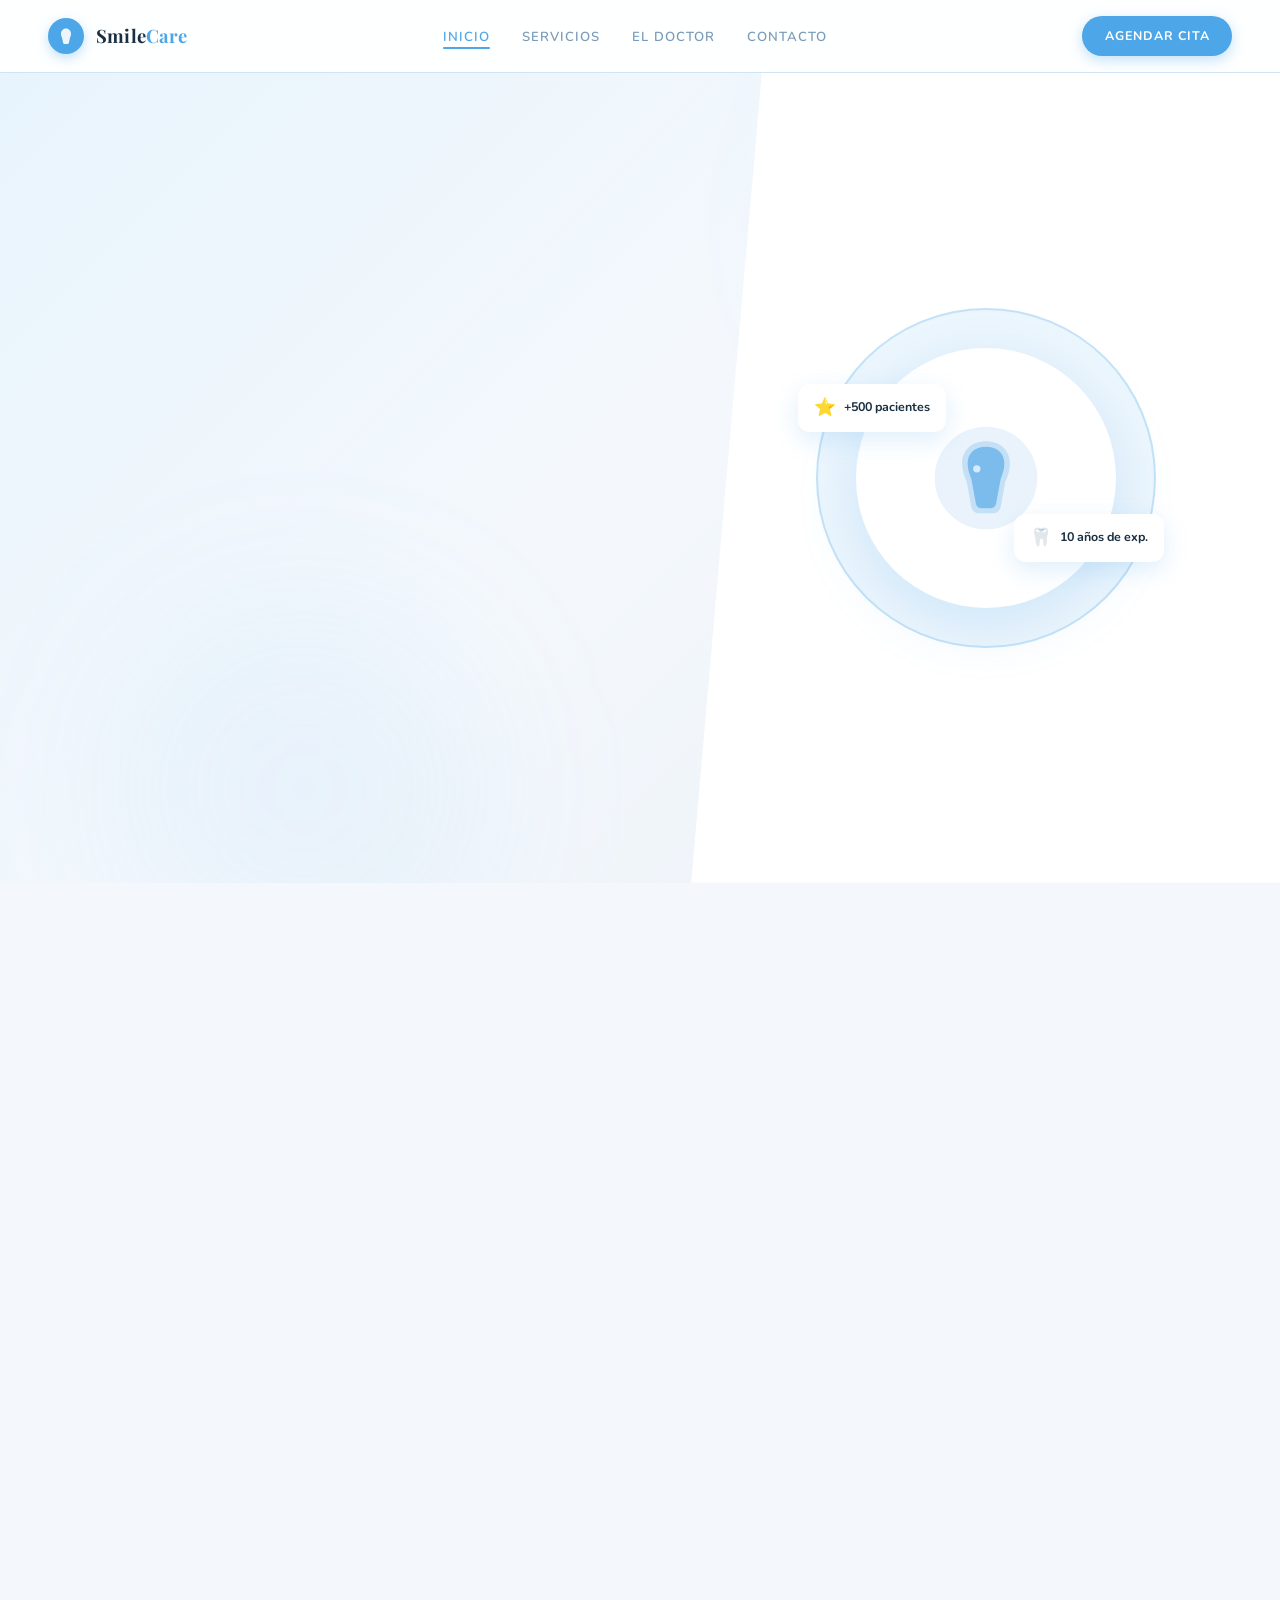
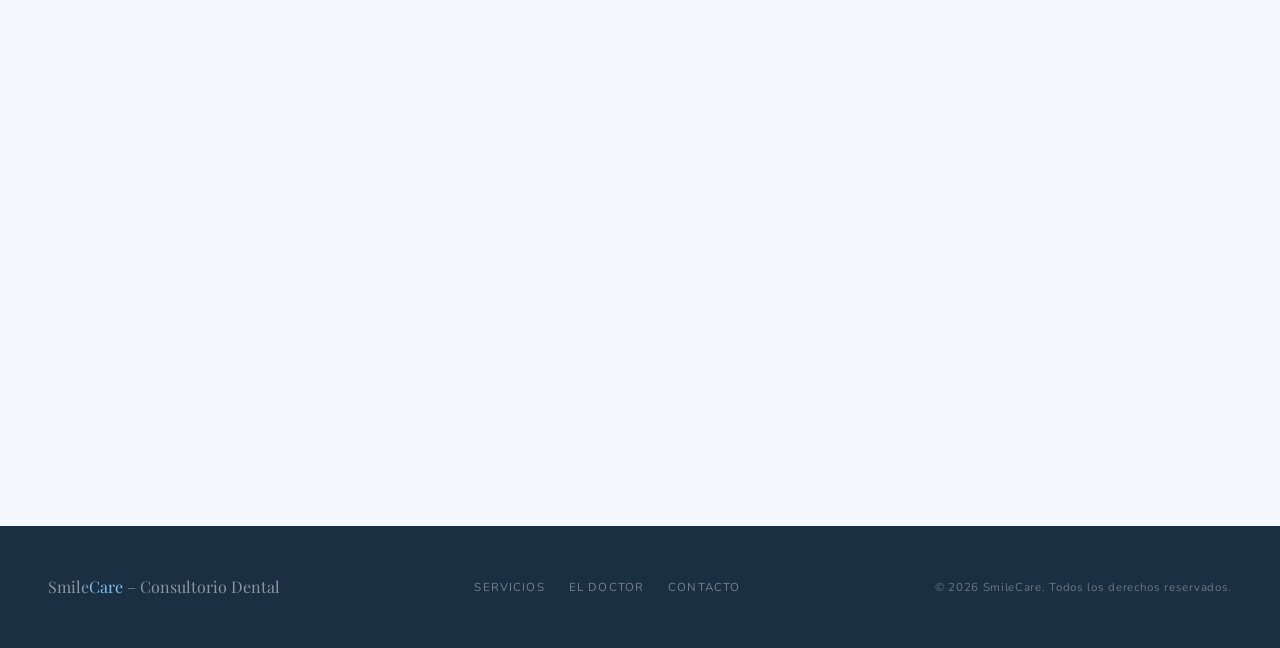
==== commit 3e7e7512: "proyecto" ====
--- a/index.html
+++ b/index.html
@@ -1,13 +1,132 @@
 <!DOCTYPE html>
 <html lang="es">
 <head>
-    <meta charset="UTF-8">
-    <meta name="viewport" content="width=device-width, initial-scale=1.0">
-    <title>RETO 1</title>
+  <meta charset="UTF-8"/>
+  <meta name="viewport" content="width=device-width, initial-scale=1.0"/>
+  <title>SmileCare – Consultorio Dental</title>
+  <link rel="stylesheet" href="style.css"/>
+  <link href="https://fonts.googleapis.com/css2?family=Playfair+Display:ital,wght@0,700;1,400;1,700&family=Nunito:wght@300;400;600;700&display=swap" rel="stylesheet"/>
 </head>
 <body>
-    <h1>Tarde pero seguro, Mi primer pagina web</h1>
-    <h4>Sensei no pude ingresar a la clase de ayer ya que estudio en las tardes</h4>
-    <h2>Saludos!</h2>
+
+  <!-- NAV -->
+  <nav class="nav" id="mainNav">
+    <a href="index.html" class="nav-logo">
+      <div class="logo-mark">
+        <svg viewBox="0 0 24 24" fill="none" xmlns="http://www.w3.org/2000/svg">
+          <path d="M12 3C9 3 6 5.5 6 9c0 2 .5 3.5 1.2 5L8.5 20c.3 1 1 1.5 1.8 1.5h3.4c.8 0 1.5-.5 1.8-1.5l1.3-6C17.5 12.5 18 11 18 9c0-3.5-3-6-6-6z" fill="white" opacity=".9"/>
+        </svg>
+      </div>
+      <span class="nav-name">Smile<span>Care</span></span>
+    </a>
+    <ul class="nav-links" id="navLinks">
+      <li><a href="index.html" class="active">Inicio</a></li>
+      <li><a href="servicios.html">Servicios</a></li>
+      <li><a href="doctor.html">El Doctor</a></li>
+      <li><a href="contacto.html">Contacto</a></li>
+    </ul>
+    <a href="contacto.html" class="nav-cta">Agendar cita</a>
+    <button class="nav-toggle" id="navToggle" aria-label="Menú">&#9776;</button>
+  </nav>
+
+  <!-- HERO -->
+  <section class="hero">
+    <div class="hero-blob hero-blob-1"></div>
+    <div class="hero-blob hero-blob-2"></div>
+
+    <div class="hero-content reveal">
+      <span class="hero-tag">✦ Consultorio Dental Certificado</span>
+      <h1 class="hero-title">Tu sonrisa,<br>nuestra <em>pasión</em></h1>
+      <p class="hero-sub">Atención dental de calidad con la más alta tecnología y el trato humano que mereces.</p>
+      <div class="hero-btns">
+        <a href="contacto.html" class="btn-sky">Agendar cita</a>
+        <a href="servicios.html" class="btn-outline-sky">Ver servicios</a>
+      </div>
+    </div>
+
+    <div class="hero-visual">
+      <div class="hero-circle">
+        <div class="hero-circle-inner">
+          <svg class="hero-tooth-icon" viewBox="0 0 120 120" fill="none" xmlns="http://www.w3.org/2000/svg">
+            <circle cx="60" cy="60" r="56" fill="#eaf3fb"/>
+            <path d="M60 20c-16 0-26 10-26 24 0 8 2 14 5 20l5 28c1.2 4.5 4.5 6.5 8 6.5h16c3.5 0 6.8-2 8-6.5l5-28c3-6 5-12 5-20 0-14-10-24-26-24z" fill="#4da6e8" opacity=".25"/>
+            <path d="M60 26c-13 0-20 8-20 18 0 6 1.5 11 4 17l5 27c.8 3 3 5 6 5h10c3 0 5.2-2 6-5l5-27c2.5-6 4-11 4-17 0-10-7-18-20-18z" fill="#4da6e8" opacity=".6"/>
+            <circle cx="50" cy="50" r="4" fill="white" opacity=".7"/>
+          </svg>
+        </div>
+        <div class="hero-badge badge-1"><span>⭐</span> +500 pacientes</div>
+        <div class="hero-badge badge-2"><span>🦷</span> 10 años de exp.</div>
+      </div>
+    </div>
+  </section>
+
+  <!-- STATS -->
+  <div class="stats-bar reveal">
+    <div class="stat-item">
+      <div class="stat-num">500+</div>
+      <div class="stat-label">Pacientes atendidos</div>
+    </div>
+    <div class="stat-item">
+      <div class="stat-num">10</div>
+      <div class="stat-label">Años de experiencia</div>
+    </div>
+    <div class="stat-item">
+      <div class="stat-num">8</div>
+      <div class="stat-label">Especialidades</div>
+    </div>
+    <div class="stat-item">
+      <div class="stat-num">98%</div>
+      <div class="stat-label">Pacientes satisfechos</div>
+    </div>
+  </div>
+
+  <!-- SERVICIOS PREVIEW -->
+  <section class="services-preview">
+    <div class="reveal">
+      <span class="section-tag">Lo que ofrecemos</span>
+      <h2 class="section-title">Nuestros principales<br>servicios</h2>
+      <p class="section-sub">Tratamientos completos para toda la familia, desde revisiones preventivas hasta estética dental avanzada.</p>
+    </div>
+    <div class="services-grid">
+      <div class="service-card reveal">
+        <div class="service-icon">🦷</div>
+        <h3>Limpieza dental</h3>
+        <p>Profilaxis profesional para mantener tus dientes sanos y brillantes.</p>
+      </div>
+      <div class="service-card reveal">
+        <div class="service-icon">✨</div>
+        <h3>Blanqueamiento</h3>
+        <p>Recupera el blanco natural de tu sonrisa con técnicas seguras.</p>
+      </div>
+      <div class="service-card reveal">
+        <div class="service-icon">🔧</div>
+        <h3>Ortodoncia</h3>
+        <p>Brackets y alineadores transparentes para una dentadura perfecta.</p>
+      </div>
+    </div>
+    <div style="margin-top:2.5rem;">
+      <a href="servicios.html" class="btn-outline-sky reveal">Ver todos los servicios →</a>
+    </div>
+  </section>
+
+  <!-- BANNER CTA -->
+  <section style="background: linear-gradient(135deg,#4da6e8,#7ec3f5); padding:5rem 3rem; text-align:center;" class="reveal">
+    <p style="font-size:.72rem;letter-spacing:.2em;text-transform:uppercase;color:rgba(255,255,255,.75);margin-bottom:.8rem;">Primera consulta</p>
+    <h2 style="font-family:'Playfair Display',serif;font-size:clamp(1.8rem,4vw,3rem);color:white;margin-bottom:1.5rem;line-height:1.2;">¿Listo para mejorar<br>tu sonrisa?</h2>
+    <a href="contacto.html" style="display:inline-block;background:white;color:#4da6e8;font-family:'Nunito',sans-serif;font-size:.82rem;font-weight:700;letter-spacing:.08em;text-transform:uppercase;text-decoration:none;padding:.9rem 2.2rem;border-radius:50px;box-shadow:0 8px 24px rgba(0,0,0,.15);transition:transform .2s;" onmouseover="this.style.transform='translateY(-2px)'" onmouseout="this.style.transform=''">Agendar mi cita →</a>
+  </section>
+
+  <!-- FOOTER -->
+  <footer class="footer">
+    <div class="footer-brand">Smile<span>Care</span> – Consultorio Dental</div>
+    <div class="footer-links">
+      <a href="servicios.html">Servicios</a>
+      <a href="doctor.html">El Doctor</a>
+      <a href="contacto.html">Contacto</a>
+    </div>
+    <div class="footer-copy">© 2026 SmileCare. Todos los derechos reservados.</div>
+  </footer>
+
+  <script src="script.js"></script>
 </body>
-</html>
+</html>
--- a/style.css
+++ b/style.css
@@ -0,0 +1,634 @@
+/* ===== RESET & VARIABLES ===== */
+*, *::before, *::after { box-sizing: border-box; margin: 0; padding: 0; }
+
+:root {
+  --bg:         #f4f8fc;
+  --white:      #ffffff;
+  --surface:    #eaf3fb;
+  --border:     #d0e4f5;
+  --muted:      #7a9bb8;
+  --text:       #2d4a62;
+  --dark:       #1a2f42;
+  --sky:        #4da6e8;
+  --sky-light:  #7ec3f5;
+  --sky-dim:    rgba(77,166,232,.1);
+  --sky-border: rgba(77,166,232,.25);
+  --font-disp:  'Playfair Display', serif;
+  --font-body:  'Nunito', sans-serif;
+  --radius:     12px;
+}
+
+html { font-size: 16px; scroll-behavior: smooth; }
+
+body {
+  background: var(--bg);
+  color: var(--text);
+  font-family: var(--font-body);
+  font-weight: 400;
+  line-height: 1.65;
+  overflow-x: hidden;
+}
+
+/* ===== NAV ===== */
+.nav {
+  position: sticky; top: 0; z-index: 100;
+  display: flex; align-items: center; justify-content: space-between;
+  padding: 1rem 3rem;
+  background: rgba(255,255,255,.9);
+  backdrop-filter: blur(14px);
+  border-bottom: 1px solid var(--border);
+  transition: box-shadow .3s;
+}
+.nav.scrolled { box-shadow: 0 4px 24px rgba(77,166,232,.12); }
+
+.nav-logo {
+  display: flex; align-items: center; gap: .75rem;
+  text-decoration: none;
+}
+.logo-mark {
+  width: 36px; height: 36px;
+  background: var(--sky);
+  border-radius: 50%;
+  display: flex; align-items: center; justify-content: center;
+  flex-shrink: 0;
+  box-shadow: 0 4px 12px rgba(77,166,232,.35);
+}
+.logo-mark svg { width: 20px; height: 20px; }
+.nav-name {
+  font-family: var(--font-disp);
+  font-size: 1.15rem;
+  font-weight: 700;
+  color: var(--dark);
+  letter-spacing: .01em;
+}
+.nav-name span { color: var(--sky); }
+
+.nav-links { display: flex; gap: 2rem; list-style: none; }
+.nav-links a {
+  font-size: .82rem; font-weight: 600;
+  letter-spacing: .08em; text-transform: uppercase;
+  color: var(--muted); text-decoration: none;
+  transition: color .2s;
+  position: relative;
+}
+.nav-links a::after {
+  content: '';
+  position: absolute; bottom: -3px; left: 0;
+  width: 0; height: 2px;
+  background: var(--sky);
+  transition: width .25s;
+  border-radius: 2px;
+}
+.nav-links a:hover,
+.nav-links a.active { color: var(--sky); }
+.nav-links a:hover::after,
+.nav-links a.active::after { width: 100%; }
+
+.nav-cta {
+  background: var(--sky); color: #fff;
+  font-family: var(--font-body); font-size: .78rem;
+  font-weight: 700; letter-spacing: .08em;
+  text-transform: uppercase; text-decoration: none;
+  padding: .6rem 1.4rem;
+  border-radius: 50px;
+  transition: background .2s, transform .15s, box-shadow .2s;
+  box-shadow: 0 4px 14px rgba(77,166,232,.35);
+}
+.nav-cta:hover {
+  background: var(--sky-light);
+  transform: translateY(-2px);
+  box-shadow: 0 6px 20px rgba(77,166,232,.45);
+}
+
+.nav-toggle {
+  display: none; background: none; border: none;
+  color: var(--sky); font-size: 1.4rem; cursor: pointer;
+}
+
+/* ===== HERO ===== */
+.hero {
+  position: relative;
+  min-height: 90vh;
+  display: flex; align-items: center;
+  overflow: hidden;
+  background: linear-gradient(135deg, #e8f4fd 0%, #f4f8fc 50%, #eaf0f8 100%);
+}
+
+.hero-blob {
+  position: absolute;
+  border-radius: 50%;
+  filter: blur(80px);
+  pointer-events: none;
+  animation: drift 8s ease-in-out infinite alternate;
+}
+.hero-blob-1 {
+  width: 500px; height: 500px;
+  background: rgba(77,166,232,.12);
+  top: -100px; right: -80px;
+}
+.hero-blob-2 {
+  width: 350px; height: 350px;
+  background: rgba(126,195,245,.1);
+  bottom: -80px; left: 10%;
+  animation-delay: 2s;
+}
+@keyframes drift {
+  from { transform: translate(0,0) scale(1); }
+  to   { transform: translate(20px,30px) scale(1.05); }
+}
+
+/* diagonal clip */
+.hero::after {
+  content: '';
+  position: absolute; right: 0; top: 0;
+  width: 46%; height: 100%;
+  background: white;
+  clip-path: polygon(12% 0, 100% 0, 100% 100%, 0% 100%);
+}
+
+.hero-content {
+  position: relative; z-index: 2;
+  padding: 5rem 3rem;
+  max-width: 560px;
+}
+.hero-tag {
+  display: inline-block;
+  background: var(--sky-dim);
+  border: 1px solid var(--sky-border);
+  color: var(--sky);
+  font-size: .72rem; font-weight: 700;
+  letter-spacing: .16em; text-transform: uppercase;
+  padding: .35rem .9rem;
+  border-radius: 50px;
+  margin-bottom: 1.5rem;
+}
+.hero-title {
+  font-family: var(--font-disp);
+  font-size: clamp(2.8rem, 5vw, 4.2rem);
+  font-weight: 700;
+  line-height: 1.1;
+  color: var(--dark);
+  margin-bottom: 1.2rem;
+}
+.hero-title em {
+  font-style: italic;
+  color: var(--sky);
+}
+.hero-sub {
+  font-size: 1rem; color: var(--muted);
+  margin-bottom: 2.2rem;
+  max-width: 420px;
+}
+.hero-btns { display: flex; gap: 1rem; flex-wrap: wrap; }
+
+.hero-visual {
+  position: absolute; right: 0; top: 0;
+  width: 46%; height: 100%;
+  z-index: 2;
+  display: flex; align-items: center; justify-content: center;
+}
+.hero-circle {
+  width: 340px; height: 340px;
+  border-radius: 50%;
+  background: var(--sky-dim);
+  border: 2px solid var(--sky-border);
+  display: flex; align-items: center; justify-content: center;
+  position: relative;
+}
+.hero-circle-inner {
+  width: 260px; height: 260px;
+  border-radius: 50%;
+  background: white;
+  box-shadow: 0 16px 60px rgba(77,166,232,.2);
+  display: flex; align-items: center; justify-content: center;
+}
+.hero-tooth-icon { width: 110px; height: 110px; }
+
+/* floating badges */
+.hero-badge {
+  position: absolute;
+  background: white;
+  border-radius: var(--radius);
+  padding: .6rem 1rem;
+  box-shadow: 0 8px 24px rgba(77,166,232,.18);
+  font-size: .78rem; font-weight: 700;
+  color: var(--dark);
+  display: flex; align-items: center; gap: .5rem;
+  white-space: nowrap;
+}
+.hero-badge span { color: var(--sky); font-size: 1.1rem; }
+.badge-1 { top: 22%; left: -20px; }
+.badge-2 { bottom: 25%; right: -10px; }
+
+/* ===== BUTTONS ===== */
+.btn-sky {
+  display: inline-block;
+  background: var(--sky); color: #fff;
+  font-family: var(--font-body); font-size: .82rem; font-weight: 700;
+  letter-spacing: .08em; text-transform: uppercase;
+  text-decoration: none; padding: .85rem 2rem;
+  border-radius: 50px; border: none; cursor: pointer;
+  transition: background .2s, transform .15s, box-shadow .2s;
+  box-shadow: 0 4px 16px rgba(77,166,232,.35);
+}
+.btn-sky:hover {
+  background: var(--sky-light);
+  transform: translateY(-2px);
+  box-shadow: 0 8px 24px rgba(77,166,232,.4);
+}
+
+.btn-outline-sky {
+  display: inline-block;
+  border: 2px solid var(--sky-border); color: var(--sky);
+  font-family: var(--font-body); font-size: .82rem; font-weight: 700;
+  letter-spacing: .08em; text-transform: uppercase;
+  text-decoration: none; padding: .85rem 2rem;
+  border-radius: 50px;
+  transition: border-color .2s, background .2s;
+}
+.btn-outline-sky:hover {
+  border-color: var(--sky);
+  background: var(--sky-dim);
+}
+
+/* ===== SECTION TITLE ===== */
+.section-tag {
+  display: inline-block;
+  background: var(--sky-dim); border: 1px solid var(--sky-border);
+  color: var(--sky);
+  font-size: .68rem; font-weight: 700; letter-spacing: .18em;
+  text-transform: uppercase; padding: .3rem .8rem;
+  border-radius: 50px; margin-bottom: .9rem;
+}
+.section-title {
+  font-family: var(--font-disp);
+  font-size: clamp(1.8rem, 3.5vw, 2.6rem);
+  color: var(--dark); line-height: 1.15;
+  margin-bottom: 1rem;
+}
+.section-sub { font-size: .95rem; color: var(--muted); max-width: 540px; }
+
+/* ===== STATS BAR ===== */
+.stats-bar {
+  background: var(--sky);
+  display: flex; justify-content: center;
+  gap: 0; flex-wrap: wrap;
+}
+.stat-item {
+  padding: 2rem 3.5rem;
+  text-align: center;
+  border-right: 1px solid rgba(255,255,255,.2);
+  flex: 1; min-width: 160px;
+}
+.stat-item:last-child { border-right: none; }
+.stat-num {
+  font-family: var(--font-disp);
+  font-size: 2.2rem; font-weight: 700;
+  color: white; line-height: 1;
+}
+.stat-label {
+  font-size: .72rem; letter-spacing: .12em;
+  text-transform: uppercase; color: rgba(255,255,255,.75);
+  margin-top: .3rem;
+}
+
+/* ===== SERVICES GRID (index preview) ===== */
+.services-preview {
+  padding: 6rem 3rem;
+  text-align: center;
+}
+.services-preview .section-title { margin-bottom: .5rem; }
+.services-preview .section-sub { margin: 0 auto 3rem; }
+
+.services-grid {
+  display: grid;
+  grid-template-columns: repeat(3, 1fr);
+  gap: 1.5rem;
+  max-width: 900px; margin: 0 auto;
+}
+.service-card {
+  background: var(--white);
+  border: 1px solid var(--border);
+  border-radius: var(--radius);
+  padding: 2rem 1.5rem;
+  text-align: left;
+  transition: transform .25s, box-shadow .25s, border-color .25s;
+  cursor: default;
+}
+.service-card:hover {
+  transform: translateY(-4px);
+  box-shadow: 0 12px 40px rgba(77,166,232,.15);
+  border-color: var(--sky-border);
+}
+.service-icon {
+  width: 48px; height: 48px;
+  background: var(--sky-dim);
+  border-radius: 12px;
+  display: flex; align-items: center; justify-content: center;
+  font-size: 1.4rem; margin-bottom: 1rem;
+}
+.service-card h3 {
+  font-family: var(--font-disp);
+  font-size: 1.05rem; color: var(--dark);
+  margin-bottom: .4rem;
+}
+.service-card p { font-size: .83rem; color: var(--muted); }
+
+/* ===== PAGE HEADER (inner pages) ===== */
+.page-header {
+  background: linear-gradient(135deg, #e0f0fc 0%, #f0f7fd 100%);
+  padding: 5rem 3rem 4rem;
+  border-bottom: 1px solid var(--border);
+  position: relative; overflow: hidden;
+}
+.page-header::before {
+  content: '';
+  position: absolute; right: -60px; top: -60px;
+  width: 300px; height: 300px;
+  background: rgba(77,166,232,.08);
+  border-radius: 50%;
+}
+.page-header .section-tag { margin-bottom: .8rem; }
+
+/* ===== SERVICIOS PAGE ===== */
+.services-full {
+  padding: 4rem 3rem;
+  max-width: 1100px; margin: 0 auto;
+}
+.services-full-grid {
+  display: grid;
+  grid-template-columns: repeat(2, 1fr);
+  gap: 1.5rem;
+}
+.service-full-card {
+  background: var(--white);
+  border: 1px solid var(--border);
+  border-radius: var(--radius);
+  padding: 2rem;
+  display: flex; gap: 1.2rem;
+  transition: transform .25s, box-shadow .25s;
+}
+.service-full-card:hover {
+  transform: translateY(-3px);
+  box-shadow: 0 10px 32px rgba(77,166,232,.13);
+}
+.sfc-icon {
+  width: 52px; height: 52px; flex-shrink: 0;
+  background: var(--sky-dim);
+  border-radius: 14px;
+  display: flex; align-items: center; justify-content: center;
+  font-size: 1.5rem;
+}
+.sfc-body h3 {
+  font-family: var(--font-disp);
+  font-size: 1.1rem; color: var(--dark);
+  margin-bottom: .35rem;
+}
+.sfc-body p { font-size: .85rem; color: var(--muted); line-height: 1.6; }
+
+/* ===== DOCTOR PAGE ===== */
+.doctor-section {
+  padding: 4rem 3rem;
+  max-width: 900px; margin: 0 auto;
+  display: grid; grid-template-columns: 1fr 2fr;
+  gap: 3rem; align-items: start;
+}
+.doctor-photo {
+  background: var(--surface);
+  border: 1px solid var(--border);
+  border-radius: 20px;
+  aspect-ratio: 3/4;
+  display: flex; align-items: center; justify-content: center;
+  overflow: hidden;
+}
+.doctor-photo-placeholder {
+  display: flex; flex-direction: column;
+  align-items: center; gap: .8rem;
+  color: var(--muted); font-size: .82rem; text-align: center;
+  padding: 1.5rem;
+}
+.doctor-photo-placeholder svg { opacity: .4; }
+.doctor-info h2 {
+  font-family: var(--font-disp);
+  font-size: 2rem; color: var(--dark);
+  margin-bottom: .3rem;
+}
+.doctor-specialty {
+  font-size: .8rem; font-weight: 700;
+  letter-spacing: .12em; text-transform: uppercase;
+  color: var(--sky); margin-bottom: 1.5rem;
+}
+.doctor-bio { font-size: .93rem; color: var(--muted); margin-bottom: 2rem; line-height: 1.75; }
+.credentials { display: flex; flex-direction: column; gap: .8rem; }
+.cred-item {
+  display: flex; gap: .8rem; align-items: flex-start;
+  background: var(--white);
+  border: 1px solid var(--border);
+  border-radius: var(--radius);
+  padding: .9rem 1.1rem;
+}
+.cred-icon { font-size: 1.1rem; flex-shrink: 0; }
+.cred-text { font-size: .83rem; color: var(--text); }
+.cred-text strong { color: var(--dark); display: block; }
+
+/* ===== HORARIO ===== */
+.schedule-section {
+  padding: 4rem 3rem;
+  background: var(--white);
+  border-top: 1px solid var(--border);
+  border-bottom: 1px solid var(--border);
+}
+.schedule-inner {
+  max-width: 640px; margin: 0 auto; text-align: center;
+}
+.schedule-grid {
+  display: grid; grid-template-columns: 1fr 1fr;
+  gap: 1px; background: var(--border);
+  border: 1px solid var(--border);
+  border-radius: var(--radius);
+  overflow: hidden;
+  margin-top: 2.5rem;
+}
+.schedule-row {
+  display: contents;
+}
+.schedule-day, .schedule-time {
+  background: var(--white);
+  padding: .85rem 1.5rem;
+  font-size: .88rem;
+}
+.schedule-day { color: var(--dark); font-weight: 600; text-align: left; }
+.schedule-time { color: var(--muted); text-align: right; }
+.schedule-row.header .schedule-day,
+.schedule-row.header .schedule-time {
+  background: var(--sky);
+  color: white; font-weight: 700;
+  font-size: .72rem; letter-spacing: .1em;
+  text-transform: uppercase;
+}
+.schedule-row.closed .schedule-day { color: var(--muted); }
+.schedule-row.closed .schedule-time { color: #e8b4b4; }
+
+/* ===== CONTACTO PAGE ===== */
+.contact-section {
+  padding: 4rem 3rem;
+  max-width: 1000px; margin: 0 auto;
+  display: grid; grid-template-columns: 1fr 1.2fr;
+  gap: 3rem; align-items: start;
+}
+.contact-info h2 {
+  font-family: var(--font-disp);
+  font-size: 1.6rem; color: var(--dark); margin-bottom: 1.8rem;
+}
+.info-item {
+  display: flex; gap: 1rem; align-items: flex-start;
+  margin-bottom: 1.6rem;
+}
+.info-icon-wrap {
+  width: 42px; height: 42px; flex-shrink: 0;
+  background: var(--sky-dim);
+  border: 1px solid var(--sky-border);
+  border-radius: 10px;
+  display: flex; align-items: center; justify-content: center;
+  font-size: 1.1rem;
+}
+.info-label {
+  font-size: .65rem; font-weight: 700;
+  letter-spacing: .12em; text-transform: uppercase;
+  color: var(--muted); margin-bottom: .2rem;
+}
+.info-value { font-size: .9rem; color: var(--text); }
+.info-link { color: var(--sky); text-decoration: none; transition: opacity .2s; }
+.info-link:hover { opacity: .7; }
+
+.contact-form-wrap {
+  background: var(--white);
+  border: 1px solid var(--border);
+  border-radius: 20px;
+  padding: 2.5rem;
+  box-shadow: 0 8px 40px rgba(77,166,232,.08);
+}
+.contact-form-wrap h3 {
+  font-family: var(--font-disp);
+  font-size: 1.3rem; color: var(--dark);
+  margin-bottom: 1.8rem;
+}
+.contact-form { display: flex; flex-direction: column; gap: 1.1rem; }
+.form-row-2 { display: grid; grid-template-columns: 1fr 1fr; gap: 1.1rem; }
+.form-group { display: flex; flex-direction: column; gap: .4rem; }
+label {
+  font-size: .68rem; font-weight: 700;
+  letter-spacing: .1em; text-transform: uppercase;
+  color: var(--muted);
+}
+input, select, textarea {
+  background: var(--bg);
+  border: 1.5px solid var(--border);
+  color: var(--text);
+  font-family: var(--font-body);
+  font-size: .9rem;
+  padding: .75rem 1rem;
+  border-radius: 8px;
+  outline: none;
+  transition: border-color .2s, box-shadow .2s;
+  resize: vertical;
+}
+input:focus, select:focus, textarea:focus {
+  border-color: var(--sky);
+  box-shadow: 0 0 0 3px rgba(77,166,232,.12);
+}
+input::placeholder, textarea::placeholder { color: var(--muted); }
+
+.form-success {
+  display: none; color: var(--sky);
+  font-size: .82rem; font-weight: 600;
+  text-align: center; padding: .5rem;
+}
+.form-success.show { display: block; }
+
+/* ===== MAP PLACEHOLDER ===== */
+.map-section {
+  background: var(--surface);
+  border-top: 1px solid var(--border);
+  padding: 3rem;
+  display: flex; align-items: center; justify-content: center;
+}
+.map-box {
+  width: 100%; max-width: 900px;
+  height: 260px;
+  background: var(--white);
+  border: 1.5px dashed var(--sky-border);
+  border-radius: 16px;
+  display: flex; flex-direction: column;
+  align-items: center; justify-content: center;
+  gap: .7rem;
+  color: var(--muted); font-size: .85rem; text-align: center;
+}
+.map-box svg { opacity: .4; }
+
+/* ===== FOOTER ===== */
+.footer {
+  background: var(--dark);
+  padding: 3rem;
+  display: flex; align-items: center; justify-content: space-between;
+  flex-wrap: wrap; gap: 1rem;
+}
+.footer-brand {
+  font-family: var(--font-disp);
+  font-size: 1rem; color: rgba(255,255,255,.5);
+}
+.footer-brand span { color: var(--sky-light); }
+.footer-copy { font-size: .72rem; color: rgba(255,255,255,.35); letter-spacing: .06em; }
+.footer-links { display: flex; gap: 1.5rem; }
+.footer-links a {
+  font-size: .72rem; letter-spacing: .1em;
+  text-transform: uppercase;
+  color: rgba(255,255,255,.4); text-decoration: none;
+  transition: color .2s;
+}
+.footer-links a:hover { color: var(--sky-light); }
+
+/* ===== REVEAL ===== */
+.reveal { opacity: 0; transform: translateY(22px); transition: opacity .6s ease, transform .6s ease; }
+.reveal.visible { opacity: 1; transform: none; }
+
+/* ===== RESPONSIVE ===== */
+@media (max-width: 900px) {
+  .nav { padding: 1rem 1.5rem; }
+  .nav-links, .nav-cta { display: none; }
+  .nav-links {
+    flex-direction: column; gap: 1.2rem;
+    position: absolute; top: 100%; left: 0; right: 0;
+    background: white;
+    padding: 1.5rem 2rem;
+    border-bottom: 1px solid var(--border);
+    box-shadow: 0 8px 24px rgba(0,0,0,.08);
+  }
+  .nav-links.open { display: flex; }
+  .nav-toggle { display: block; }
+
+  .hero::after { display: none; }
+  .hero-visual { display: none; }
+  .hero-content { max-width: 100%; padding: 4rem 1.5rem; }
+
+  .stats-bar { flex-direction: column; }
+  .stat-item { border-right: none; border-bottom: 1px solid rgba(255,255,255,.2); }
+
+  .services-grid { grid-template-columns: 1fr 1fr; }
+  .services-full-grid { grid-template-columns: 1fr; }
+  .doctor-section { grid-template-columns: 1fr; }
+  .doctor-photo { aspect-ratio: 1/1; max-width: 280px; }
+  .contact-section { grid-template-columns: 1fr; }
+  .schedule-section { padding: 3rem 1.5rem; }
+  .services-preview, .services-full { padding: 4rem 1.5rem; }
+  .page-header { padding: 3.5rem 1.5rem 3rem; }
+}
+
+@media (max-width: 560px) {
+  .services-grid { grid-template-columns: 1fr; }
+  .form-row-2 { grid-template-columns: 1fr; }
+  .footer { flex-direction: column; text-align: center; }
+  .footer-links { justify-content: center; }
+  .hero-btns { flex-direction: column; align-items: flex-start; }
+  .contact-section { padding: 3rem 1.5rem; }
+}
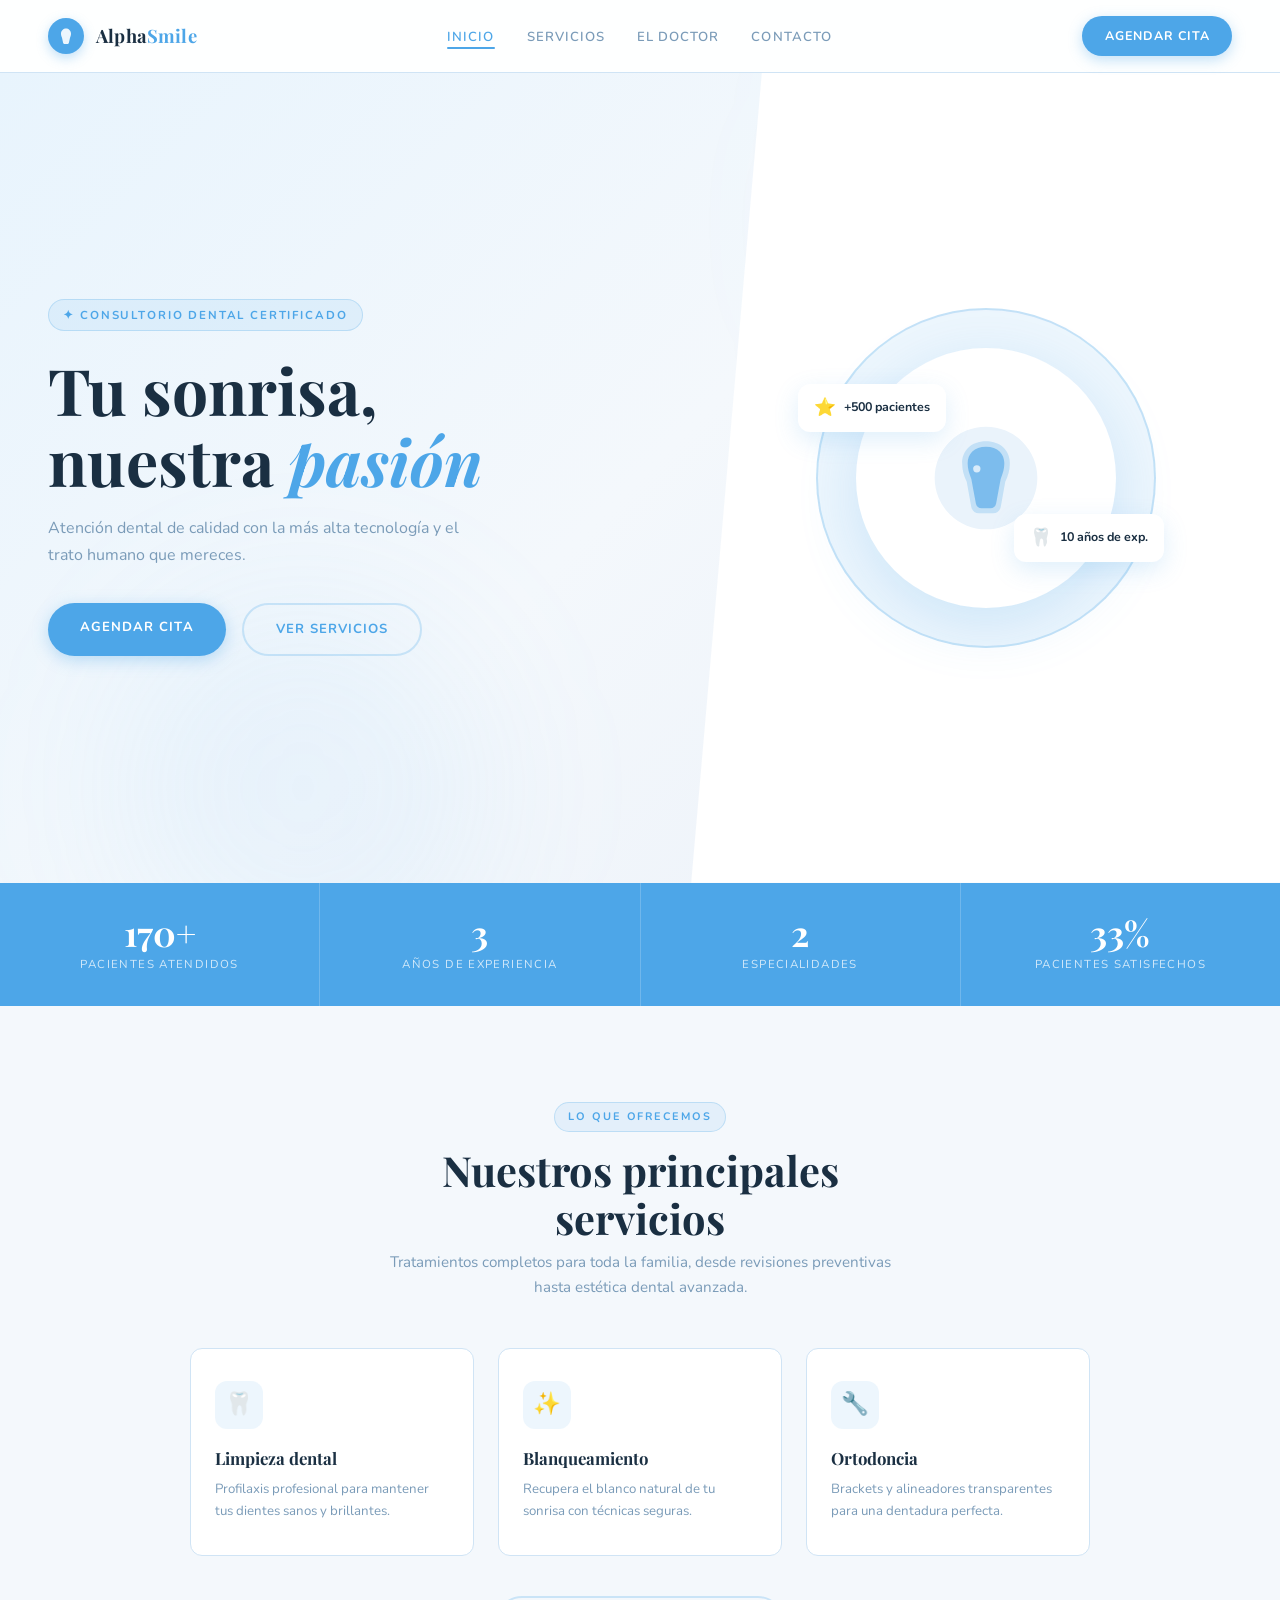
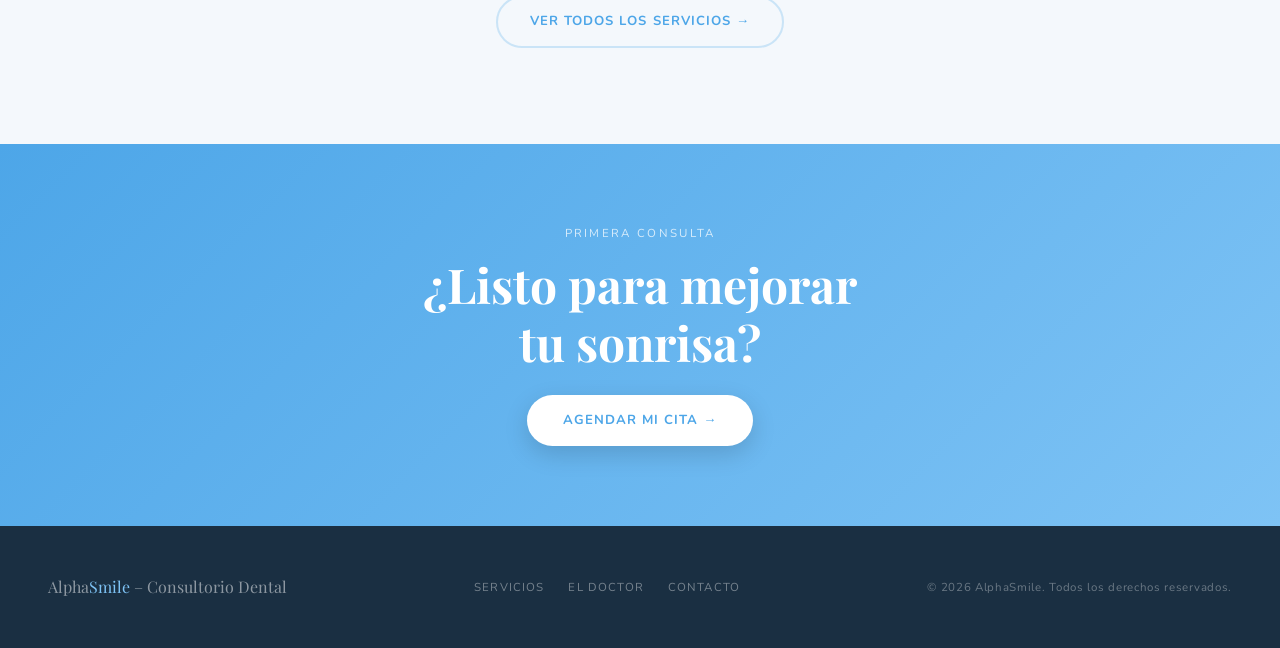
==== commit f3a9882f: "wq" ====
--- a/index.html
+++ b/index.html
@@ -3,7 +3,7 @@
 <head>
   <meta charset="UTF-8"/>
   <meta name="viewport" content="width=device-width, initial-scale=1.0"/>
-  <title>SmileCare – Consultorio Dental</title>
+  <title>Alpha – Consultorio Dental</title>
   <link rel="stylesheet" href="style.css"/>
   <link href="https://fonts.googleapis.com/css2?family=Playfair+Display:ital,wght@0,700;1,400;1,700&family=Nunito:wght@300;400;600;700&display=swap" rel="stylesheet"/>
 </head>
@@ -17,7 +17,7 @@
           <path d="M12 3C9 3 6 5.5 6 9c0 2 .5 3.5 1.2 5L8.5 20c.3 1 1 1.5 1.8 1.5h3.4c.8 0 1.5-.5 1.8-1.5l1.3-6C17.5 12.5 18 11 18 9c0-3.5-3-6-6-6z" fill="white" opacity=".9"/>
         </svg>
       </div>
-      <span class="nav-name">Smile<span>Care</span></span>
+      <span class="nav-name">Alpha<span>Smile</span></span>
     </a>
     <ul class="nav-links" id="navLinks">
       <li><a href="index.html" class="active">Inicio</a></li>
@@ -118,13 +118,13 @@
 
   <!-- FOOTER -->
   <footer class="footer">
-    <div class="footer-brand">Smile<span>Care</span> – Consultorio Dental</div>
+    <div class="footer-brand">Alpha<span>Smile</span> – Consultorio Dental</div>
     <div class="footer-links">
       <a href="servicios.html">Servicios</a>
       <a href="doctor.html">El Doctor</a>
       <a href="contacto.html">Contacto</a>
     </div>
-    <div class="footer-copy">© 2026 SmileCare. Todos los derechos reservados.</div>
+    <div class="footer-copy">© 2026 AlphaSmile. Todos los derechos reservados.</div>
   </footer>
 
   <script src="script.js"></script>
